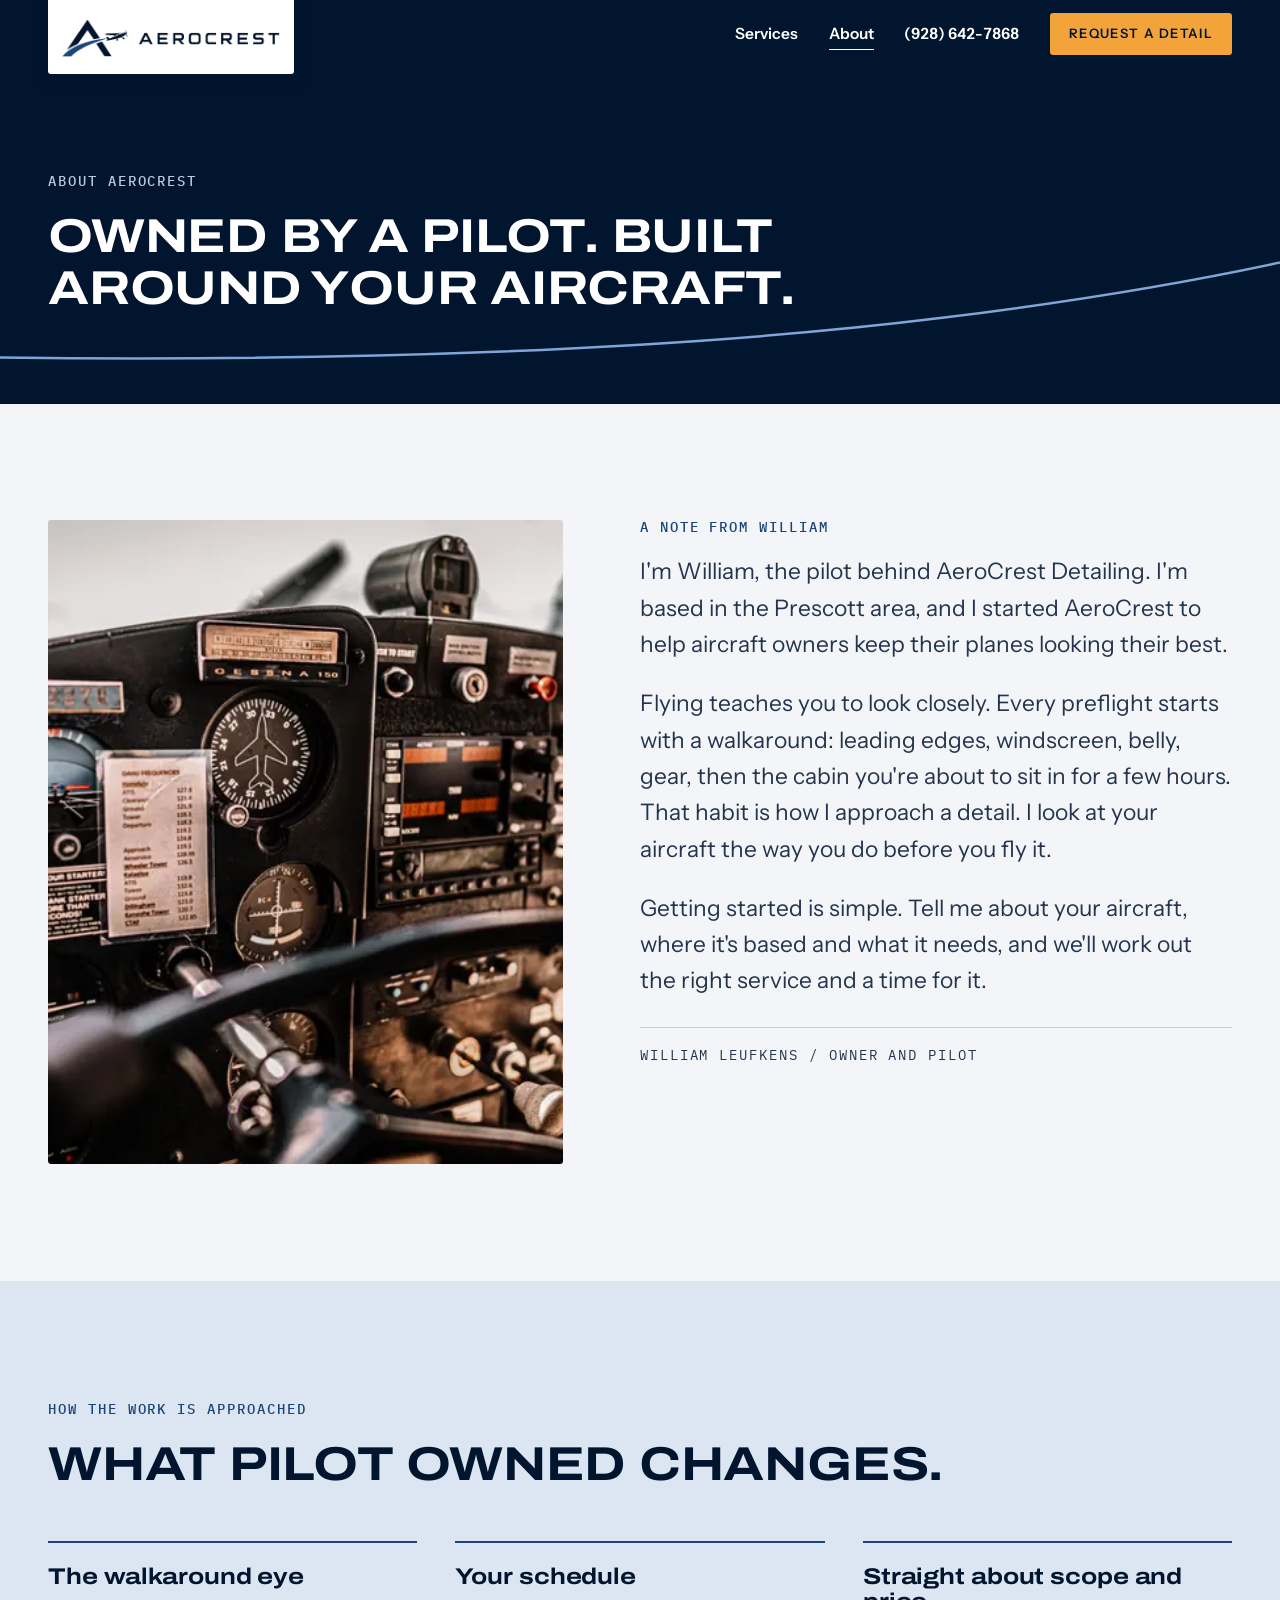
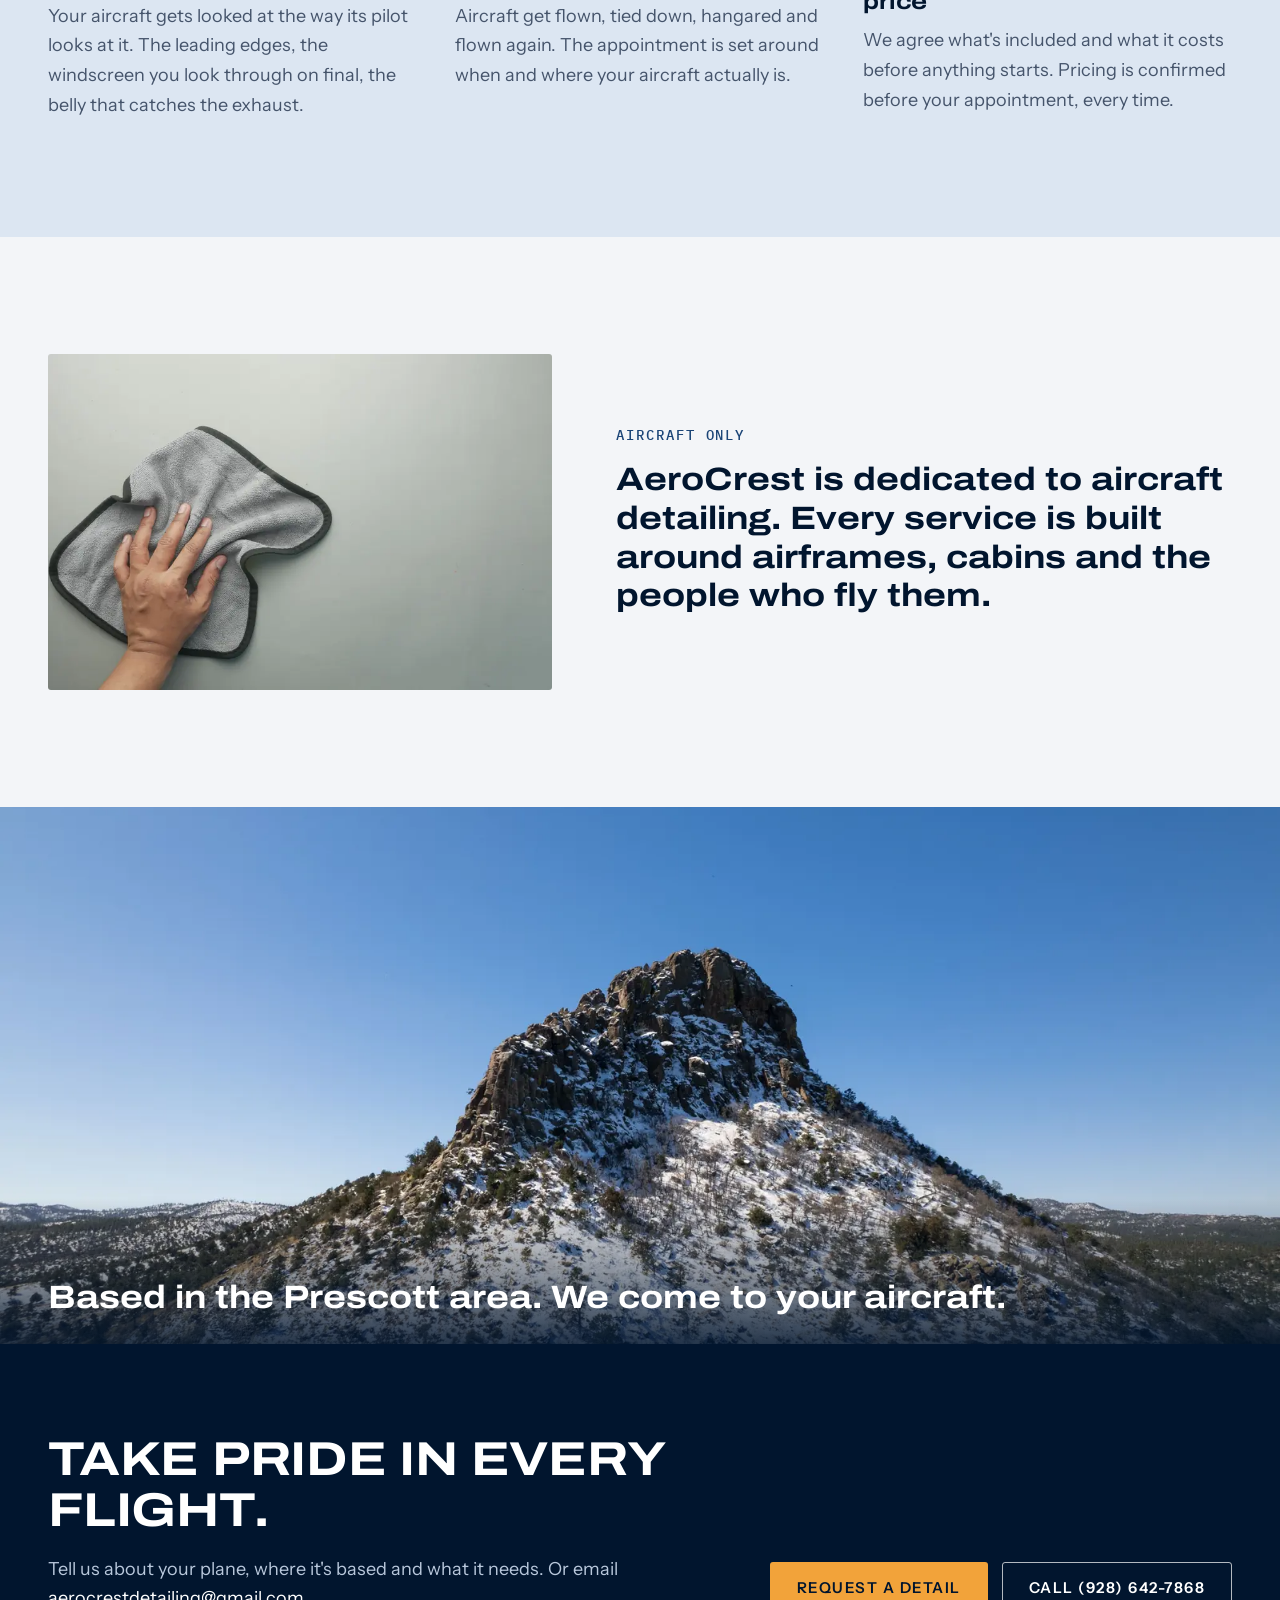
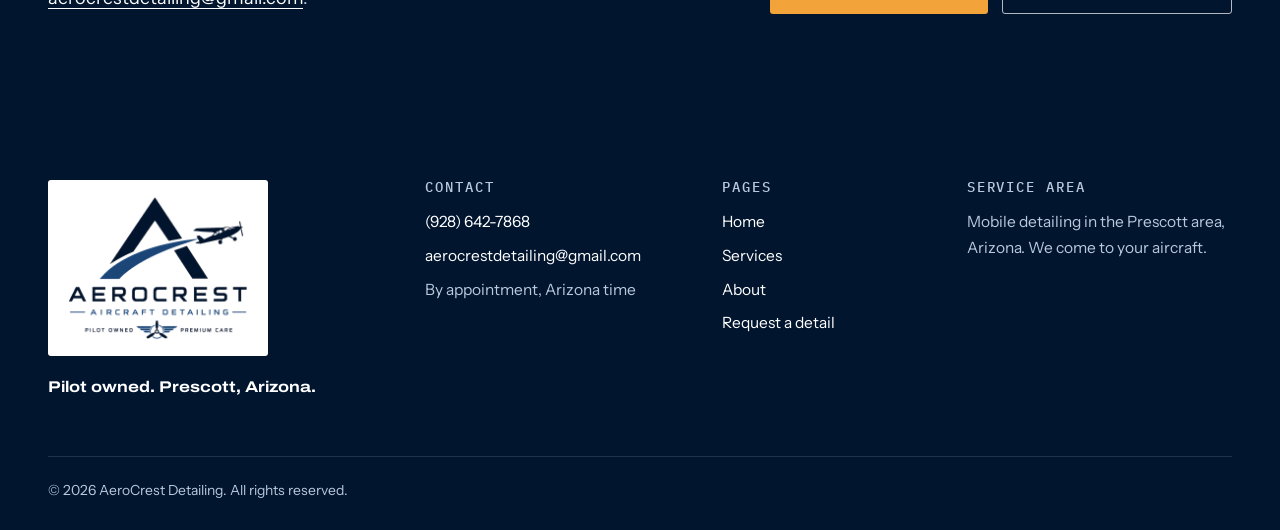
==== about.html @ 9eef2100 "Build home, services, about and request pages with shared CSS and JS Co-Authored-By: Claude Opus 5.5" ====
<!DOCTYPE html>
<html lang="en-US">
<head>
  <meta charset="utf-8">
  <meta name="viewport" content="width=device-width, initial-scale=1">
  <title>About William Leufkens | AeroCrest Detailing, Prescott</title>
  <meta name="description" content="AeroCrest Detailing is owned by William Leufkens, a pilot in the Prescott area, Arizona. Mobile aircraft detailing done with a pilot's eye.">
  <meta name="theme-color" content="#01152E">
  <meta property="og:type" content="website">
  <meta property="og:site_name" content="AeroCrest Detailing">
  <meta property="og:title" content="About | AeroCrest Detailing">
  <meta property="og:description" content="Owned by a pilot. Built around your aircraft.">
  <meta property="og:image" content="images/og-aerocrest-detailing.jpg">
  <meta property="og:image:width" content="1200">
  <meta property="og:image:height" content="630">
  <meta property="og:image:alt" content="A polished high-wing single-engine aircraft parked on a ramp at dusk.">
  <meta name="twitter:card" content="summary_large_image">
  <meta name="twitter:title" content="About | AeroCrest Detailing">
  <meta name="twitter:description" content="Owned by a pilot. Built around your aircraft.">
  <meta name="twitter:image" content="images/og-aerocrest-detailing.jpg">
  <link rel="icon" href="images/favicon.ico" sizes="48x48">
  <link rel="icon" href="images/favicon-32.png" type="image/png" sizes="32x32">
  <link rel="apple-touch-icon" href="images/apple-touch-icon.png">
  <link rel="preconnect" href="https://fonts.googleapis.com">
  <link rel="preconnect" href="https://fonts.gstatic.com" crossorigin>
  <link rel="stylesheet" href="https://fonts.googleapis.com/css2?family=Archivo:wdth,wght@100..125,600..800&amp;family=IBM+Plex+Mono:wght@500&amp;family=Instrument+Sans:wght@400;600&amp;display=swap" media="print" data-fonts>
  <noscript><link rel="stylesheet" href="https://fonts.googleapis.com/css2?family=Archivo:wdth,wght@100..125,600..800&amp;family=IBM+Plex+Mono:wght@500&amp;family=Instrument+Sans:wght@400;600&amp;display=swap"></noscript>
  <link rel="stylesheet" href="styles.css">
  <script src="main.js" defer></script>
</head>
<body>
  <a class="skip-link" href="#main">Skip to content</a>

  <header class="site-header" data-header>
    <div class="site-header__inner">
      <a class="brand" href="index.html" aria-label="AeroCrest Detailing, home">
        <picture>
          <source type="image/webp" srcset="images/aerocrest-mark.webp">
          <img class="brand__mark" src="images/aerocrest-mark.png" width="277" height="160" alt="">
        </picture>
        <picture>
          <source type="image/webp" srcset="images/aerocrest-wordmark.webp">
          <img class="brand__word" src="images/aerocrest-wordmark.png" width="656" height="60" alt="">
        </picture>
      </a>
      <a class="header-call" href="tel:+19286427868" aria-label="Call AeroCrest Detailing at (928) 642-7868">
        <svg viewBox="0 0 24 24" width="20" height="20" aria-hidden="true" focusable="false"><path d="M6.6 2.8 9.4 2.4l1.8 4.6-2.3 1.6a12.3 12.3 0 0 0 6.5 6.5l1.6-2.3 4.6 1.8-.4 2.8c-.2 1.2-1.2 2-2.4 2C10.2 19.4 4.6 13.8 4.6 5.2c0-1.2.8-2.2 2-2.4Z" fill="currentColor"/></svg>
      </a>
      <button class="nav-toggle" type="button" aria-expanded="false" aria-controls="site-nav" data-nav-toggle>
        <span class="nav-toggle__bars" aria-hidden="true"></span>
        <span class="visually-hidden">Menu</span>
      </button>
      <nav class="site-nav" id="site-nav" aria-label="Main" data-nav>
        <ul class="site-nav__list">
          <li><a href="services.html">Services</a></li>
          <li><a href="about.html" aria-current="page">About</a></li>
          <li><a class="site-nav__phone" href="tel:+19286427868">(928) 642-7868</a></li>
          <li><a class="btn btn--primary btn--small" href="request.html">Request a detail</a></li>
        </ul>
      </nav>
    </div>
  </header>

  <main id="main" tabindex="-1">
    <section class="page-header" aria-labelledby="page-title">
      <div class="container">
        <p class="eyebrow eyebrow--light">About AeroCrest</p>
        <h1 class="page-header__title" id="page-title">Owned by a pilot. Built around your aircraft.</h1>
      </div>
      <svg class="page-sweep" viewBox="0 0 1440 140" preserveAspectRatio="none" aria-hidden="true" focusable="false">
        <path pathLength="1" d="M-20,128 C380,134 760,120 1060,80 C1240,56 1360,32 1460,8"/>
      </svg>
    </section>

    <section class="section section--aluminum" aria-labelledby="note-title">
      <div class="container note__grid">
        <!-- PORTRAIT SLOT: replace this aircraft photo with a portrait of William once he supplies one (same filename approach, see images/README.md). -->
        <picture class="note__media reveal">
          <source type="image/webp" srcset="images/cockpit-instrument-panel-single-engine-800.webp 800w, images/cockpit-instrument-panel-single-engine-1600.webp 1600w" sizes="(min-width: 900px) 45vw, 100vw">
          <img src="images/cockpit-instrument-panel-single-engine.jpg" width="1600" height="980" alt="The instrument panel and control yokes of a single-engine light aircraft, seen from the left seat." decoding="async">
        </picture>
        <div class="note__copy reveal">
          <h2 class="eyebrow" id="note-title">A note from William</h2>
          <p>I'm William, the pilot behind AeroCrest Detailing. I'm based in the Prescott area, and I started AeroCrest to help aircraft owners keep their planes looking their best.</p>
          <p>Flying teaches you to look closely. Every preflight starts with a walkaround: leading edges, windscreen, belly, gear, then the cabin you're about to sit in for a few hours. That habit is how I approach a detail. I look at your aircraft the way you do before you fly it.</p>
          <p>Getting started is simple. Tell me about your aircraft, where it's based and what it needs, and we'll work out the right service and a time for it.</p>
          <p class="note__sign">William Leufkens / Owner and pilot</p>
        </div>
      </div>
    </section>

    <section class="section section--haze" aria-labelledby="changes-title">
      <div class="container">
        <div class="section-head reveal">
          <p class="eyebrow">How the work is approached</p>
          <h2 class="section-title" id="changes-title">What pilot owned changes.</h2>
        </div>
        <ul class="points">
          <li class="points__item reveal">
            <h3>The walkaround eye</h3>
            <p>Your aircraft gets looked at the way its pilot looks at it. The leading edges, the windscreen you look through on final, the belly that catches the exhaust.</p>
          </li>
          <li class="points__item reveal">
            <h3>Your schedule</h3>
            <p>Aircraft get flown, tied down, hangared and flown again. The appointment is set around when and where your aircraft actually is.</p>
          </li>
          <li class="points__item reveal">
            <h3>Straight about scope and price</h3>
            <p>We agree what's included and what it costs before anything starts. Pricing is confirmed before your appointment, every time.</p>
          </li>
        </ul>
      </div>
    </section>

    <section class="section section--aluminum" aria-labelledby="aircraft-only-title">
      <div class="container statement">
        <picture class="statement__media reveal">
          <source type="image/webp" srcset="images/hand-microfiber-wipe-800.webp 800w, images/hand-microfiber-wipe-1600.webp 1600w" sizes="(min-width: 900px) 45vw, 100vw">
          <img src="images/hand-microfiber-wipe.jpg" width="1600" height="1068" alt="A hand wiping a smooth, pale surface with a folded grey microfiber cloth." loading="lazy" decoding="async">
        </picture>
        <div class="reveal">
          <h2 class="eyebrow" id="aircraft-only-title">Aircraft only</h2>
          <!-- TO CONFIRM: aircraft-only -->
          <p class="statement__line">AeroCrest is dedicated to aircraft detailing. Every service is built around airframes, cabins and the people who fly them.</p>
        </div>
      </div>
    </section>

    <figure class="wide-photo">
      <picture>
        <source type="image/webp" srcset="images/prescott-thumb-butte-winter-sky-800.webp 800w, images/prescott-thumb-butte-winter-sky-1600.webp 1600w" sizes="100vw">
        <img src="images/prescott-thumb-butte-winter-sky.jpg" width="1600" height="1066" alt="Thumb Butte near Prescott, Arizona, dusted with snow under a clear, deep blue sky." loading="lazy" decoding="async">
      </picture>
      <figcaption><span class="container">Based in the Prescott area. We come to your aircraft.</span></figcaption>
    </figure>

    <section class="band" aria-labelledby="about-cta-title">
      <div class="container band__inner">
        <div class="reveal">
          <h2 class="band__title" id="about-cta-title">Take pride in every flight.</h2>
          <p>Tell us about your plane, where it's based and what it needs. Or email <a href="mailto:aerocrestdetailing@gmail.com">aerocrestdetailing@gmail.com</a>.</p>
        </div>
        <div class="button-row reveal">
          <a class="btn btn--primary" href="request.html">Request a detail</a>
          <a class="btn btn--ghost-light" href="tel:+19286427868">Call (928) 642-7868</a>
        </div>
      </div>
    </section>
  </main>

  <footer class="site-footer">
    <div class="container site-footer__grid">
      <div class="site-footer__brand">
        <div class="logo-plate">
          <picture>
            <source type="image/webp" srcset="images/aerocrest-logo-lockup.webp">
            <img src="images/aerocrest-logo-lockup.png" width="748" height="600" alt="AeroCrest Aircraft Detailing. Pilot owned, premium care." loading="lazy" decoding="async">
          </picture>
        </div>
        <p class="site-footer__tag">Pilot owned. Prescott, Arizona.</p>
      </div>
      <div class="site-footer__col">
        <h2 class="site-footer__head">Contact</h2>
        <ul class="site-footer__list">
          <li><a href="tel:+19286427868">(928) 642-7868</a></li>
          <li><a href="mailto:aerocrestdetailing@gmail.com">aerocrestdetailing@gmail.com</a></li>
          <li>By appointment, Arizona time</li>
        </ul>
      </div>
      <div class="site-footer__col">
        <h2 class="site-footer__head">Pages</h2>
        <ul class="site-footer__list">
          <li><a href="index.html">Home</a></li>
          <li><a href="services.html">Services</a></li>
          <li><a href="about.html" aria-current="page">About</a></li>
          <li><a href="request.html">Request a detail</a></li>
        </ul>
      </div>
      <div class="site-footer__col">
        <h2 class="site-footer__head">Service area</h2>
        <p>Mobile detailing in the Prescott area, Arizona. We come to your aircraft.</p>
      </div>
    </div>
    <div class="container site-footer__base">
      <p>&copy; 2026 AeroCrest Detailing. All rights reserved.</p>
    </div>
  </footer>
</body>
</html>
---- styles.css ----
/* AeroCrest Detailing. One stylesheet for every page. */

/* ---------- Tokens ---------- */
:root {
  /* Palette, sampled from the pixels of images/aerocrest-logo.png */
  --ramp-navy: #01152E;    /* The "A" and wordmark navy. Primary dark surface and headline color. */
  --swoosh-blue: #1B4577;  /* The logo swoosh and AIRCRAFT DETAILING line. Links, rules, the flight path. */
  --sky-haze: #DCE6F2;     /* Pale high-desert haze. Alternate section background so the page breathes. */
  --aluminum: #F3F5F8;     /* Cool near-white, like bare skin on a polished airframe. Main background. */
  --cloud-line: #C5CFDC;   /* Quiet borders and dividers. */
  --beacon-amber: #F2A33A; /* Sunrise on the ramp and the beacon light. Primary CTAs and focus only. */

  /* Supporting tints of the palette above (text and line work only) */
  --ink: var(--ramp-navy);
  --ink-muted: #45546B;    /* Navy softened for secondary text. 7.0:1 on aluminum, 6.1:1 on sky haze. */
  --on-dark: #FFFFFF;
  --on-dark-muted: #B9C8DC;/* Sky haze dimmed for secondary text on navy. 10.8:1. */
  --swoosh-lift: #7FA6D9;  /* Swoosh blue lifted so the flight path still reads over navy. */
  --plate: #FFFFFF;        /* The logo is supplied on white, so it sits on a white plate. */

  /* Type */
  --font-display: "Archivo", "Arial Narrow", "Helvetica Neue", Arial, sans-serif;
  --font-body: "Instrument Sans", "Segoe UI", "Helvetica Neue", Arial, sans-serif;
  --font-mono: "IBM Plex Mono", ui-monospace, "SFMono-Regular", Menlo, Consolas, monospace;
  --wide: 118%;

  --step--1: clamp(0.8125rem, 0.79rem + 0.1vw, 0.875rem);
  --step-0: clamp(1.0625rem, 1.03rem + 0.15vw, 1.125rem);
  --step-1: clamp(1.1875rem, 1.1rem + 0.4vw, 1.4375rem);
  --step-2: clamp(1.5rem, 1.3rem + 0.9vw, 2.125rem);
  --step-3: clamp(1.875rem, 1.45rem + 1.9vw, 3.125rem);
  --step-hero: clamp(2.375rem, 1.2rem + 4.4vw, 4.75rem);

  /* Space and layout */
  --gutter: clamp(16px, 4vw, 48px);
  --max: 1200px;
  --section-pad: clamp(72px, 6vw + 40px, 136px);
  --header-h: 68px;
  --radius: 3px;
  --ease: cubic-bezier(0.22, 0.61, 0.36, 1);
}

/* ---------- Reset and base ---------- */
*,
*::before,
*::after { box-sizing: border-box; }

html {
  -webkit-text-size-adjust: 100%;
  text-size-adjust: 100%;
}

body {
  margin: 0;
  background: var(--aluminum);
  color: var(--ink);
  font-family: var(--font-body);
  font-size: var(--step-0);
  line-height: 1.65;
  overflow-x: hidden;
}

img,
svg { display: block; max-width: 100%; }
img { height: auto; }
picture { display: block; }

h1, h2, h3 {
  margin: 0;
  font-family: var(--font-display);
  font-stretch: var(--wide);
  font-weight: 700;
  line-height: 1.08;
  letter-spacing: -0.005em;
}

p { margin: 0 0 1em; }
p:last-child { margin-bottom: 0; }

a { color: var(--swoosh-blue); text-underline-offset: 0.2em; text-decoration-thickness: 1px; }
a:hover { text-decoration-thickness: 2px; }

ul, ol { margin: 0; padding: 0; list-style: none; }

/* Focus: navy ring on light surfaces, amber ring on dark ones. Never removed. */
:focus-visible {
  outline: 3px solid var(--ramp-navy);
  outline-offset: 3px;
}
.site-header :focus-visible,
.hero :focus-visible,
.section--navy :focus-visible,
.page-header :focus-visible,
.site-footer :focus-visible,
.band :focus-visible {
  outline-color: var(--beacon-amber);
}
main:focus { outline: none; }

.visually-hidden {
  position: absolute !important;
  width: 1px;
  height: 1px;
  margin: -1px;
  padding: 0;
  overflow: hidden;
  clip: rect(0 0 0 0);
  white-space: nowrap;
  border: 0;
}

.skip-link {
  position: absolute;
  top: 8px;
  left: 8px;
  z-index: 100;
  padding: 10px 16px;
  background: var(--plate);
  color: var(--ramp-navy);
  font-weight: 600;
  transform: translateY(-160%);
}
.skip-link:focus { transform: none; }

.container {
  width: 100%;
  max-width: calc(var(--max) + var(--gutter) * 2);
  margin-inline: auto;
  padding-inline: var(--gutter);
}

/* ---------- Small parts ---------- */
.eyebrow {
  margin: 0 0 18px;
  font-family: var(--font-mono);
  font-size: var(--step--1);
  font-weight: 500;
  letter-spacing: 0.14em;
  text-transform: uppercase;
  color: var(--swoosh-blue);
}
.eyebrow--light { color: var(--on-dark-muted); }

/* Placard: a small data plate, used sparingly. */
.placard {
  display: flex;
  flex-wrap: wrap;
  gap: 8px 28px;
  justify-content: space-between;
  margin: 0;
  padding-top: 12px;
  border-top: 1px solid var(--cloud-line);
  font-family: var(--font-mono);
  font-size: var(--step--1);
  letter-spacing: 0.14em;
  text-transform: uppercase;
  color: var(--ink-muted);
}
.placard--light {
  border-top-color: rgba(220, 230, 242, 0.35);
  color: var(--on-dark-muted);
}

.section-title { font-size: var(--step-3); text-transform: uppercase; }
.section-head { max-width: 920px;margin-bottom: clamp(36px, 4vw, 56px); }
.section-lede { max-width: 40em; margin-top: 18px; font-size: var(--step-1); line-height: 1.5; color: var(--ink-muted); }

.text-link {
  display: inline-flex;
  align-items: center;
  gap: 10px;
  font-weight: 600;
  text-decoration: none;
  color: var(--swoosh-blue);
  border-bottom: 1px solid currentColor;
  padding-bottom: 2px;
  line-height: 1.4;
}
.text-link::after {
  content: "";
  width: 18px;
  height: 1px;
  background: currentColor;
  transition: width 0.25s var(--ease);
}
.text-link:hover::after { width: 28px; }
.text-link:hover { border-bottom-width: 2px; padding-bottom: 1px; }

.fine-print { font-size: var(--step--1); color: var(--ink-muted); }

/* ---------- Buttons ---------- */
.btn {
  display: inline-flex;
  align-items: center;
  justify-content: center;
  min-height: 52px;
  padding: 14px 26px;
  border: 1.5px solid transparent;
  border-radius: var(--radius);
  font-family: var(--font-body);
  font-size: 0.9375rem;
  font-weight: 600;
  letter-spacing: 0.1em;
  text-transform: uppercase;
  text-decoration: none;
  line-height: 1.2;
  cursor: pointer;
  transition: background-color 0.2s var(--ease), color 0.2s var(--ease), border-color 0.2s var(--ease), transform 0.2s var(--ease);
}
.btn:hover { transform: translateY(-1px); }
.btn--primary { background: var(--beacon-amber); color: var(--ramp-navy); }
.btn--primary:hover { background: #F6B65E; }
.btn--ghost { border-color: var(--ramp-navy); color: var(--ramp-navy); background: transparent; }
.btn--ghost:hover { background: var(--ramp-navy); color: var(--on-dark); }
.btn--ghost-light { border-color: rgba(255, 255, 255, 0.7); color: var(--on-dark); background: transparent; }
.btn--ghost-light:hover { background: var(--on-dark); color: var(--ramp-navy); border-color: var(--on-dark); }
.btn--small { min-height: 42px; padding: 10px 18px; font-size: 0.8125rem; }

.button-row { display: flex; flex-wrap: wrap; gap: 14px; }
.button-row--center { justify-content: center; }

/* ---------- Header ---------- */
.site-header {
  position: fixed;
  inset: 0 0 auto 0;
  z-index: 50;
  height: var(--header-h);
  color: var(--on-dark);
  transition: background-color 0.3s var(--ease), box-shadow 0.3s var(--ease);
}
.site-header.is-scrolled,
.site-header.is-open {
  background: rgba(1, 21, 46, 0.96);
  box-shadow: 0 1px 0 rgba(220, 230, 242, 0.12);
}
.site-header__inner {
  display: flex;
  align-items: flex-start;
  gap: 12px;
  height: 100%;
  max-width: calc(var(--max) + var(--gutter) * 2);
  margin-inline: auto;
  padding-inline: var(--gutter);
}

/* The logo is supplied on white, so it hangs from the top edge on its own white plate. */
.brand {
  display: flex;
  align-items: center;
  gap: 10px;
  height: calc(var(--header-h) + 6px);
  padding: 10px 14px 8px;
  background: var(--plate);
  border-radius: 0 0 var(--radius) var(--radius);
  box-shadow: 0 6px 18px rgba(1, 21, 46, 0.18);
}
.brand__mark { width: auto; height: 38px; }
.brand__word { width: auto; height: 13px; }

.site-nav { margin-left: auto; align-self: center; }
.site-nav__list { display: flex; align-items: center; gap: clamp(18px, 2.4vw, 34px); }
.site-nav a:not(.btn) {
  color: var(--on-dark);
  text-decoration: none;
  font-weight: 600;
  font-size: 0.96875rem;
  padding: 6px 0;
  border-bottom: 1px solid transparent;
}
.site-nav a:not(.btn):hover,
.site-nav a[aria-current="page"] { border-bottom-color: currentColor; }
.site-nav__phone { font-variant-numeric: tabular-nums; }

.header-call,
.nav-toggle { display: none; }

@media (max-width: 899px) {
  :root { --header-h: 60px; }
  .brand { padding: 8px 12px 7px; gap: 8px; }
  .brand__mark { height: 32px; }
  .brand__word { height: 11px; }

  .header-call,
  .nav-toggle {
    display: inline-flex;
    align-items: center;
    justify-content: center;
    width: 44px;
    height: 44px;
    align-self: center;
    border: 1.5px solid rgba(255, 255, 255, 0.55);
    border-radius: var(--radius);
    background: rgba(1, 21, 46, 0.35);
    color: var(--on-dark);
  }
  .header-call { margin-left: auto; }
  .nav-toggle { cursor: pointer; padding: 0; }
  .nav-toggle__bars,
  .nav-toggle__bars::before,
  .nav-toggle__bars::after {
    display: block;
    width: 20px;
    height: 2px;
    background: currentColor;
    transition: transform 0.25s var(--ease), opacity 0.2s var(--ease);
  }
  .nav-toggle__bars { position: relative; }
  .nav-toggle__bars::before,
  .nav-toggle__bars::after { content: ""; position: absolute; left: 0; }
  .nav-toggle__bars::before { top: -6px; }
  .nav-toggle__bars::after { top: 6px; }
  .nav-toggle[aria-expanded="true"] .nav-toggle__bars { background: transparent; }
  .nav-toggle[aria-expanded="true"] .nav-toggle__bars::before { transform: translateY(6px) rotate(45deg); }
  .nav-toggle[aria-expanded="true"] .nav-toggle__bars::after { transform: translateY(-6px) rotate(-45deg); }

  /* Without JavaScript the links simply sit in the header. */
  html:not(.js) .nav-toggle { display: none; }
  html:not(.js) .site-header { position: absolute; height: auto; }
  html:not(.js) .site-header__inner { flex-wrap: wrap; }
  html:not(.js) .site-nav { width: 100%; padding: 12px 0 16px; }
  html:not(.js) .site-nav__list { flex-wrap: wrap; gap: 12px 20px; }

  .js .site-nav {
    position: absolute;
    top: 100%;
    left: 0;
    right: 0;
    display: none;
    padding: 28px var(--gutter) 32px;
    background: var(--ramp-navy);
    border-top: 1px solid rgba(220, 230, 242, 0.12);
  }
  .js .site-nav.is-open { display: block; }
  .js .site-nav__list { flex-direction: column; align-items: stretch; gap: 4px; }
  .js .site-nav a:not(.btn) {
    display: block;
    padding: 12px 0;
    font-family: var(--font-display);
    font-stretch: var(--wide);
    font-size: 1.25rem;
    border-bottom: 1px solid rgba(220, 230, 242, 0.14);
  }
  .js .site-nav .btn { margin-top: 18px; width: 100%; min-height: 52px; }
}

/* ---------- Flight path (home) ---------- */
main { position: relative; display: block; }
.flight-path {
  display: none;
  position: absolute;
  top: 0;
  left: 0;
  z-index: 3;
  width: 100%;
  overflow: visible;
  pointer-events: none;
}
.js .flight-path { display: block; }
.flight-path__line {
  fill: none;
  stroke-width: 2.5;
  stroke-linecap: round;
  stroke-linejoin: round;
}
.flight-path__runway {
  fill: none;
  stroke: var(--swoosh-blue);
  stroke-width: 2.5;
  stroke-dasharray: 14 12;
  opacity: 0;
  transition: opacity 0.6s var(--ease);
}
.flight-path__touchdown {
  fill: var(--aluminum);
  stroke: var(--swoosh-blue);
  stroke-width: 2.5;
  opacity: 0;
  transition: opacity 0.4s var(--ease);
}
.flight-path.is-landed .flight-path__runway,
.flight-path.is-landed .flight-path__touchdown { opacity: 1; }
.flight-start { display: block; height: clamp(30px, 3.4vw, 48px); }
.flight-land { display: block; height: 72px; }

/* ---------- Hero ---------- */
.hero {
  position: relative;
  display: flex;
  flex-direction: column;
  justify-content: flex-end;
  min-height: 100vh;
  min-height: 100svh;
  padding-top: calc(var(--header-h) + 48px);
  background: var(--ramp-navy);
  color: var(--on-dark);
  overflow: hidden;
  isolation: isolate;
}
.hero__media {
  position: absolute;
  inset: 0;
  z-index: -1;
}
.hero__media img {
  width: 100%;
  height: 100%;
  object-fit: cover;
  object-position: 42% 45%;
}
.hero__media::after {
  content: "";
  position: absolute;
  inset: 0;
  background:
    linear-gradient(to top, rgba(1, 21, 46, 0.94) 0%, rgba(1, 21, 46, 0.72) 30%, rgba(1, 21, 46, 0) 58%),
    linear-gradient(to bottom, rgba(1, 21, 46, 0.55) 0%, rgba(1, 21, 46, 0) 22%);
}
.hero__content { position: relative; padding-bottom: 28px; }
.hero__title {
  font-size: var(--step-hero);
  font-weight: 800;
  text-transform: uppercase;
  line-height: 1;
  letter-spacing: -0.01em;
}
.hero__lede {
  max-width: 34em;
  margin-bottom: 30px;
  font-size: var(--step-1);
  line-height: 1.5;
  color: #E7EDF5;
}
.hero__placard { padding-bottom: 26px; }

@media (max-width: 699px) {
  .hero { justify-content: flex-start; padding-top: 0; }
  .hero__media { position: relative; inset: auto; height: 58svh; min-height: 320px; z-index: 0; }
  .hero__media img { object-position: 32% 50%; }
  .hero__media::after {
    background:
      linear-gradient(to top, var(--ramp-navy) 0%, rgba(1, 21, 46, 0.5) 30%, rgba(1, 21, 46, 0) 55%),
      linear-gradient(to bottom, rgba(1, 21, 46, 0.6) 0%, rgba(1, 21, 46, 0) 30%);
  }
  .hero__content { margin-top: -84px; padding-bottom: 24px; }
  .hero .button-row .btn { flex: 1 1 100%; }
}

/* ---------- Proof strip ---------- */
.proof {
  background: var(--ramp-navy);
  color: var(--on-dark);
  padding-block: 8px 56px;
}
.proof__list {
  display: grid;
  grid-template-columns: repeat(4, minmax(0, 1fr));
  gap: 0 32px;
}
.proof__item {
  padding-top: 20px;
  border-top: 2px solid var(--swoosh-lift);
}
.proof__item strong {
  display: block;
  margin-bottom: 6px;
  font-family: var(--font-display);
  font-stretch: var(--wide);
  font-size: 1.0625rem;
  font-weight: 700;
  line-height: 1.25;
}
.proof__item span { display: block; color: var(--on-dark-muted); font-size: 0.96875rem; line-height: 1.5; }
@media (max-width: 899px) {
  .proof__list { grid-template-columns: repeat(2, minmax(0, 1fr)); gap: 28px 24px; }
}
@media (max-width: 479px) {
  .proof__list { grid-template-columns: 1fr; gap: 22px; }
}

/* ---------- Sections ---------- */
.section { padding-block: var(--section-pad); position: relative; }
.section--aluminum { background: var(--aluminum); }
.section--haze { background: var(--sky-haze); }
.section--navy { background: var(--ramp-navy); color: var(--on-dark); }
.section--navy .section-lede,
.section--navy p { color: var(--on-dark-muted); }
.section--navy .section-title,
.section--navy h3 { color: var(--on-dark); }

/* ---------- Aircraft class picker ---------- */
.class-picker {
  margin: 0 0 clamp(32px, 4vw, 48px);
  padding: 0;
  border: 0;
  min-width: 0;
}
.class-picker__legend {
  float: left;
  width: 100%;
  margin-bottom: 12px;
  padding: 0;
  font-family: var(--font-mono);
  font-size: var(--step--1);
  letter-spacing: 0.14em;
  text-transform: uppercase;
  color: var(--ink-muted);
}
.class-picker__options {
  clear: both;
  display: inline-grid;
  grid-template-columns: repeat(4, auto);
  padding: 4px;
  background: var(--plate);
  border: 1px solid var(--cloud-line);
  border-radius: calc(var(--radius) + 2px);
}
.class-picker label {
  display: flex;
  align-items: center;
  justify-content: center;
  min-height: 48px;
  padding: 10px 22px;
  border-radius: var(--radius);
  font-weight: 600;
  font-size: 0.96875rem;
  line-height: 1.2;
  text-align: center;
  color: var(--ink-muted);
  cursor: pointer;
  transition: background-color 0.2s var(--ease), color 0.2s var(--ease);
}
.class-picker label:hover { color: var(--ramp-navy); background: var(--aluminum); }
.class-picker input:checked + label { background: var(--ramp-navy); color: var(--on-dark); }
.class-picker input:focus-visible + label { outline: 3px solid var(--ramp-navy); outline-offset: 2px; }
@media (max-width: 699px) {
  .class-picker__options { display: grid; grid-template-columns: 1fr 1fr; width: 100%; gap: 4px; }
  .class-picker label { padding-inline: 8px; }
}

/* ---------- Service cards (home) ---------- */
.service-grid {
  display: grid;
  grid-template-columns: repeat(6, minmax(0, 1fr));
  gap: clamp(16px, 2vw, 28px);
}
.service-card {
  grid-column: span 2;
  display: flex;
  flex-direction: column;
  background: var(--plate);
  border: 1px solid var(--cloud-line);
  border-radius: var(--radius);
  overflow: hidden;
  transition: transform 0.3s var(--ease), box-shadow 0.3s var(--ease), border-color 0.3s var(--ease);
}
.service-card:hover {
  transform: translateY(-3px);
  border-color: #AEBBCC;
  box-shadow: 0 18px 40px -24px rgba(1, 21, 46, 0.45);
}
.service-card--wide { grid-column: span 3; flex-direction: row; }
.service-card__media { aspect-ratio: 4 / 3; overflow: hidden; background: var(--sky-haze); }
.service-card__media img { width: 100%; height: 100%; object-fit: cover; }
.service-card--wide .service-card__media { flex: 0 0 46%; aspect-ratio: auto; }
.service-card__body {
  display: flex;
  flex: 1;
  flex-direction: column;
  align-items: flex-start;
  padding: clamp(22px, 2vw, 30px);
}
.service-card__body > p { color: var(--ink-muted); }
.service-card__body .text-link { margin-top: auto; }
.service-card__title { margin-bottom: 10px; font-size: var(--step-1); }

.price-table {
  width: 100%;
  margin: 6px 0 24px;
  border-top: 1px solid var(--cloud-line);
}
.price-table div {
  display: flex;
  justify-content: space-between;
  gap: 12px;
  padding: 7px 0;
  border-bottom: 1px solid var(--cloud-line);
  font-size: 0.9375rem;
}
.price-table dt { color: var(--ink-muted); }
.price-table dd { margin: 0; font-weight: 600; font-variant-numeric: tabular-nums; }

/* With JavaScript, the home cards show one live price for the chosen class. */
.price-live { margin: 6px 0 24px; }
.price-live__amount {
  display: block;
  font-family: var(--font-display);
  font-stretch: var(--wide);
  font-weight: 700;
  font-size: var(--step-2);
  line-height: 1.1;
  font-variant-numeric: tabular-nums;
}
.price-live__label {
  display: block;
  margin-top: 6px;
  font-family: var(--font-mono);
  font-size: var(--step--1);
  letter-spacing: 0.12em;
  text-transform: uppercase;
  color: var(--ink-muted);
}
.is-live-priced .price-table { display: none; }

.quote-tag {
  margin: 6px 0 24px;
  font-family: var(--font-display);
  font-stretch: var(--wide);
  font-weight: 700;
  font-size: var(--step-1);
  line-height: 1.1;
  white-space: nowrap;
}

.services-foot {
  display: flex;
  flex-wrap: wrap;
  align-items: center;
  justify-content: space-between;
  gap: 16px 32px;
  margin-top: 36px;
}

@media (max-width: 1023px) {
  .service-grid { grid-template-columns: repeat(2, minmax(0, 1fr)); }
  .service-card,
  .service-card--wide { grid-column: span 1; flex-direction: column; }
  .service-card--wide .service-card__media { flex: none; aspect-ratio: 4 / 3; }
}
@media (min-width: 700px) and (max-width: 1023px) {
  .service-card:last-child { grid-column: 1 / -1; flex-direction: row; }
  .service-card:last-child .service-card__media { flex: 0 0 50%; aspect-ratio: auto; }
}
@media (max-width: 699px) {
  .service-grid { grid-template-columns: 1fr; }
}

/* ---------- Pilot's eye ---------- */
.pilot-eye { padding-block: 0; overflow: hidden; }
.pilot-eye__grid {
  display: grid;
  grid-template-columns: minmax(0, 1fr) minmax(0, 1fr);
  align-items: stretch;
}
.pilot-eye__media { min-height: 100%; }
.pilot-eye__media img { width: 100%; height: 100%; object-fit: cover; min-height: 520px; }
.pilot-eye__copy {
  align-self: center;
  max-width: 600px;
  padding: var(--section-pad) var(--gutter) var(--section-pad) clamp(32px, 6vw, 96px);
}
.pilot-eye__copy .section-title { margin-bottom: 24px; }
.pilot-eye__copy > p { color: #24344C; }

.checklist {
  margin: 30px 0 32px;
  padding: 18px 20px 8px;
  background: var(--aluminum);
  border: 1px solid var(--cloud-line);
  border-radius: var(--radius);
  font-family: var(--font-mono);
  font-size: var(--step--1);
  letter-spacing: 0.14em;
  text-transform: uppercase;
}
.checklist__head {
  display: flex;
  justify-content: space-between;
  margin: 0;
  padding-bottom: 12px;
  border-bottom: 2px solid var(--swoosh-blue);
  color: var(--swoosh-blue);
}
.checklist ul { display: grid; grid-template-columns: 1fr 1fr; gap: 0 24px; }
.checklist li { padding: 10px 0; border-bottom: 1px solid var(--cloud-line); color: var(--ink); }
.checklist li:last-child { border-bottom: 0; }

@media (max-width: 899px) {
  .pilot-eye__grid { grid-template-columns: 1fr; }
  .pilot-eye__media img { min-height: 0; aspect-ratio: 4 / 3; }
  .pilot-eye__copy { max-width: none; padding: 56px var(--gutter) var(--section-pad); }
}

/* ---------- Steps (a real sequence, so numbered) ---------- */
/* The one shallow angle on the site: a leading edge across the top of the navy band. */
.steps-section {
  clip-path: polygon(0 clamp(24px, 4vw, 64px), 100% 0, 100% 100%, 0 100%);
  margin-top: calc(clamp(24px, 4vw, 64px) * -1);
  padding-top: calc(var(--section-pad) + clamp(24px, 4vw, 64px));
}
.steps {
  display: grid;
  grid-template-columns: repeat(3, minmax(0, 1fr));
  gap: clamp(24px, 3vw, 48px);
  counter-reset: none;
}
.steps__item { padding-top: 24px; border-top: 1px solid rgba(220, 230, 242, 0.25); }
.steps__num {
  display: block;
  margin-bottom: 22px;
  font-family: var(--font-display);
  font-stretch: 125%;
  font-weight: 800;
  font-size: clamp(2.5rem, 2rem + 2vw, 3.75rem);
  line-height: 1;
  color: var(--swoosh-lift);
}
.steps__item h3 { margin-bottom: 10px; font-size: var(--step-1); }
.steps-note {
  margin-top: 48px;
  font-family: var(--font-mono);
  font-size: var(--step--1);
  letter-spacing: 0.12em;
  text-transform: uppercase;
}
@media (max-width: 799px) {
  .steps { grid-template-columns: 1fr; }
}

/* ---------- Closing CTA, where the flight path lands ---------- */
.cta-landing { text-align: center; padding-top: clamp(56px, 6vw, 96px); }
.cta-landing__inner { max-width: 880px; }
.cta-landing__title { font-size: var(--step-3); }
.cta-landing__lede { margin: 20px auto 32px; max-width: 34em; font-size: var(--step-1); color: var(--ink-muted); }
.cta-landing__email { margin-top: 24px; color: var(--ink-muted); }
@media (max-width: 479px) {
  .cta-landing .button-row .btn { flex: 1 1 100%; }
}

/* ---------- Footer ---------- */
.site-footer {
  background: var(--ramp-navy);
  color: var(--on-dark-muted);
  padding-top: clamp(56px, 6vw, 88px);
  font-size: 0.96875rem;
}
.site-footer a { color: var(--on-dark); }
.site-footer__grid {
  display: grid;
  grid-template-columns: 1.3fr 1fr 0.8fr 1fr;
  gap: 40px 32px;
}
.logo-plate {
  width: 220px;
  padding: 14px 18px;
  background: var(--plate);
  border-radius: var(--radius);
}
.logo-plate img { width: 100%; }
.site-footer__tag {
  margin-top: 18px;
  font-family: var(--font-display);
  font-stretch: var(--wide);
  font-weight: 700;
  color: var(--on-dark);
}
.site-footer__head {
  margin-bottom: 14px;
  font-family: var(--font-mono);
  font-stretch: normal;
  font-size: var(--step--1);
  font-weight: 500;
  letter-spacing: 0.14em;
  text-transform: uppercase;
  color: var(--on-dark-muted);
}
.site-footer__list li { margin-bottom: 8px; }
.site-footer__list a { text-decoration: none; overflow-wrap: anywhere; }
.site-footer__list a:hover { text-decoration: underline; }
.site-footer__base {
  margin-top: 56px;
  padding-bottom: 28px;
  font-size: var(--step--1);
}
.site-footer__base p { padding-top: 22px; border-top: 1px solid rgba(220, 230, 242, 0.14); }
@media (max-width: 899px) {
  .site-footer__grid { grid-template-columns: 1fr 1fr; }
  .site-footer__brand { grid-column: 1 / -1; }
}
@media (max-width: 479px) {
  .site-footer__grid { grid-template-columns: 1fr; }
}

/* ---------- Inner page header ---------- */
.page-header {
  position: relative;
  padding: calc(var(--header-h) + clamp(64px, 8vw, 120px)) 0 clamp(64px, 7vw, 104px);
  background: var(--ramp-navy);
  color: var(--on-dark);
  overflow: hidden;
}
.page-header__title { max-width: 16em; font-size: var(--step-3); text-transform: uppercase; }
.page-header__lede { max-width: 36em; margin-top: 22px; font-size: var(--step-1); line-height: 1.5; color: var(--on-dark-muted); }
.page-sweep {
  position: absolute;
  left: 0;
  right: 0;
  bottom: clamp(18px, 3vw, 36px);
  width: 100%;
  height: clamp(70px, 9vw, 140px);
  overflow: visible;
  pointer-events: none;
}
.page-sweep path {
  fill: none;
  stroke: var(--swoosh-lift);
  stroke-width: 2.5;
  stroke-linecap: round;
  vector-effect: non-scaling-stroke;
}
.page-header .container { position: relative; z-index: 1; }

/* ---------- Services page ---------- */
.class-bar { padding-block: 40px 0; }
.class-bar .class-picker { margin-bottom: 12px; }

.service-block { padding-block: clamp(48px, 5vw, 80px); border-bottom: 1px solid var(--cloud-line); }
.service-block:last-of-type { border-bottom: 0; }
.service-block__grid {
  display: grid;
  grid-template-columns: minmax(0, 1.1fr) minmax(0, 1fr);
  gap: clamp(28px, 5vw, 80px);
  align-items: center;
}
.service-block:nth-of-type(even) .service-block__media { order: 2; }
.service-block__media { border-radius: var(--radius); overflow: hidden; aspect-ratio: 5 / 4; background: var(--sky-haze); }
.service-block__media img { width: 100%; height: 100%; object-fit: cover; }
.service-block__title { font-size: var(--step-2); text-transform: uppercase; margin-bottom: 16px; }
.service-block__copy > p { color: var(--ink-muted); max-width: 34em; }

.class-table {
  width: 100%;
  margin: 24px 0 28px;
  border-collapse: collapse;
  font-size: 0.96875rem;
}
.class-table caption { text-align: left; padding-bottom: 10px; font-family: var(--font-mono); font-size: var(--step--1); letter-spacing: 0.12em; text-transform: uppercase; color: var(--ink-muted); }
.class-table th,
.class-table td { padding: 10px 12px 10px 0; border-bottom: 1px solid var(--cloud-line); text-align: left; }
.class-table th { font-weight: 400; color: var(--ink-muted); }
.class-table td { font-weight: 600; text-align: right; padding-right: 0; font-variant-numeric: tabular-nums; }
.class-table tr { transition: background-color 0.2s var(--ease); }
.class-table tr.is-active { background: var(--sky-haze); }
.class-table tr.is-active th,
.class-table tr.is-active td { color: var(--ramp-navy); }
.class-table tr.is-active th { padding-left: 10px; font-weight: 600; }
.class-table tr.is-active td { padding-right: 10px; }

@media (max-width: 899px) {
  .service-block__grid { grid-template-columns: 1fr; }
  .service-block:nth-of-type(even) .service-block__media { order: 0; }
}

.class-guide__list {
  display: grid;
  grid-template-columns: repeat(4, minmax(0, 1fr));
  gap: clamp(16px, 2vw, 28px);
}
.class-guide__item { padding: 24px 0 0; border-top: 2px solid var(--swoosh-blue); }
.class-guide__item h3 { font-size: 1.125rem; margin-bottom: 10px; }
.class-guide__item p { color: var(--ink-muted); font-size: 0.96875rem; }
.class-guide__examples {
  margin-top: 12px;
  font-family: var(--font-mono);
  font-size: var(--step--1);
  letter-spacing: 0.04em;
  color: var(--ink-muted);
}
@media (max-width: 899px) {
  .class-guide__list { grid-template-columns: repeat(2, minmax(0, 1fr)); gap: 32px 24px; }
}
@media (max-width: 479px) {
  .class-guide__list { grid-template-columns: 1fr; }
}

/* A navy call-to-action band (services and about). */
.band { background: var(--ramp-navy); color: var(--on-dark); padding-block: clamp(64px, 7vw, 112px); }
.band__inner { display: flex; flex-wrap: wrap; align-items: flex-end; justify-content: space-between; gap: 32px 48px; }
.band__title { font-size: var(--step-3); text-transform: uppercase; max-width: 14em; }
.band p { color: var(--on-dark-muted); max-width: 34em; margin-top: 18px; }
.band a:not(.btn) { color: var(--on-dark); }

/* ---------- About page ---------- */
.note__grid {
  display: grid;
  grid-template-columns: minmax(0, 1fr) minmax(0, 1.15fr);
  gap: clamp(32px, 6vw, 96px);
  align-items: start;
}
.note__media { border-radius: var(--radius); overflow: hidden; }
.note__media img { width: 100%; aspect-ratio: 4 / 5; object-fit: cover; }
.note__copy { font-size: var(--step-1); line-height: 1.6; }
.note__copy p { color: #24344C; }
.note__sign {
  margin-top: 28px;
  padding-top: 16px;
  border-top: 1px solid var(--cloud-line);
  font-family: var(--font-mono);
  font-size: var(--step--1);
  letter-spacing: 0.14em;
  text-transform: uppercase;
  color: var(--ink-muted);
}
@media (max-width: 899px) {
  .note__grid { grid-template-columns: 1fr; }
  .note__media img { aspect-ratio: 16 / 10; }
}

.points {
  display: grid;
  grid-template-columns: repeat(3, minmax(0, 1fr));
  gap: clamp(24px, 3vw, 48px);
}
.points__item { padding-top: 22px; border-top: 2px solid var(--swoosh-blue); }
.points__item h3 { font-size: var(--step-1); margin-bottom: 12px; }
.points__item p { color: var(--ink-muted); }
@media (max-width: 899px) {
  .points { grid-template-columns: 1fr; }
}

.wide-photo { position: relative; margin: 0; }
.wide-photo img { width: 100%; height: clamp(280px, 42vw, 560px); object-fit: cover; }
.wide-photo figcaption {
  position: absolute;
  left: 0;
  right: 0;
  bottom: 0;
  padding: 80px 0 28px;
  background: linear-gradient(to top, rgba(1, 21, 46, 0.85), rgba(1, 21, 46, 0));
  color: var(--on-dark);
  font-family: var(--font-display);
  font-stretch: var(--wide);
  font-weight: 700;
  font-size: var(--step-2);
  line-height: 1.15;
}
.wide-photo figcaption .container { display: block; }

.statement {
  display: grid;
  grid-template-columns: minmax(0, 0.9fr) minmax(0, 1.1fr);
  gap: clamp(28px, 5vw, 80px);
  align-items: center;
}
.statement__media { border-radius: var(--radius); overflow: hidden; }
.statement__media img { width: 100%; aspect-ratio: 3 / 2; object-fit: cover; }
.statement__line { font-family: var(--font-display); font-stretch: var(--wide); font-weight: 700; font-size: var(--step-2); line-height: 1.2; }
@media (max-width: 899px) {
  .statement { grid-template-columns: 1fr; }
}

/* ---------- Request page ---------- */
.request__grid {
  display: grid;
  grid-template-columns: minmax(0, 0.8fr) minmax(0, 1.6fr);
  gap: clamp(36px, 5vw, 80px);
  align-items: start;
}
.request__aside { position: sticky; top: calc(var(--header-h) + 32px); }
.request__aside h2 { font-size: var(--step-1); margin-bottom: 18px; }
.mini-steps { counter-reset: step; margin-bottom: 32px; }
.mini-steps li {
  counter-increment: step;
  position: relative;
  padding: 14px 0 14px 44px;
  border-top: 1px solid var(--cloud-line);
  color: var(--ink-muted);
  font-size: 0.96875rem;
}
.mini-steps li::before {
  content: counter(step, decimal-leading-zero);
  position: absolute;
  left: 0;
  top: 14px;
  font-family: var(--font-mono);
  font-size: var(--step--1);
  color: var(--swoosh-blue);
}
.mini-steps strong { display: block; color: var(--ink); }
.contact-lines { margin-bottom: 24px; }
.request__aside .placard { margin-bottom: 20px; }
.contact-lines li { margin-bottom: 6px; }
.contact-lines a { font-weight: 600; overflow-wrap: anywhere; }
.request__note {
  padding: 16px 18px;
  background: var(--sky-haze);
  border-left: 3px solid var(--swoosh-blue);
  font-size: 0.96875rem;
  color: #24344C;
}
@media (max-width: 899px) {
  .request__grid { grid-template-columns: 1fr; }
  .request__aside { position: static; }
}

.form-card {
  padding: clamp(22px, 4vw, 48px);
  background: var(--plate);
  border: 1px solid var(--cloud-line);
  border-radius: var(--radius);
}
.form-section { margin: 0 0 36px; padding: 0; border: 0; min-width: 0; }
.form-section__legend,
.field label,
.field__label {
  display: block;
  margin-bottom: 8px;
  padding: 0;
  font-weight: 600;
  font-size: 1rem;
  line-height: 1.35;
  color: var(--ink);
}
.form-section__legend {
  margin-bottom: 14px;
  font-family: var(--font-display);
  font-stretch: var(--wide);
  font-size: var(--step-1);
}
.optional { font-weight: 400; color: var(--ink-muted); }

.service-options { display: grid; grid-template-columns: repeat(2, minmax(0, 1fr)); gap: 12px; }
.service-option { position: relative; }
.service-option input { position: absolute; opacity: 0; inset: 0; width: 100%; height: 100%; margin: 0; cursor: pointer; }
.service-option label {
  display: flex;
  flex-direction: column;
  gap: 4px;
  min-height: 100%;
  padding: 16px 18px 16px 52px;
  border: 1.5px solid var(--cloud-line);
  border-radius: var(--radius);
  background: var(--aluminum);
  cursor: pointer;
  transition: border-color 0.2s var(--ease), background-color 0.2s var(--ease);
}
.service-option label::before {
  content: "";
  position: absolute;
  left: 18px;
  top: 19px;
  width: 18px;
  height: 18px;
  border: 1.5px solid var(--ink-muted);
  border-radius: 50%;
  background: var(--plate);
}
.service-option strong { font-family: var(--font-display); font-stretch: var(--wide); font-size: 1.0625rem; line-height: 1.25; }
.service-option span { font-size: 0.875rem; color: var(--ink-muted); line-height: 1.4; }
.service-option label:hover { border-color: var(--swoosh-blue); }
.service-option input:checked + label { border-color: var(--ramp-navy); background: var(--plate); box-shadow: inset 0 0 0 1px var(--ramp-navy); }
.service-option input:checked + label::before { border-color: var(--ramp-navy); background: radial-gradient(circle, var(--ramp-navy) 0 4px, var(--plate) 5px); }
.service-option input:focus-visible + label { outline: 3px solid var(--ramp-navy); outline-offset: 3px; }
.service-option:last-child { grid-column: 1 / -1; }
@media (max-width: 599px) {
  .service-options { grid-template-columns: 1fr; }
}

.field-grid { display: grid; grid-template-columns: repeat(2, minmax(0, 1fr)); gap: 22px 20px; }
.field--full { grid-column: 1 / -1; }
@media (max-width: 599px) {
  .field-grid { grid-template-columns: 1fr; }
}
.field input,
.field select,
.field textarea {
  display: block;
  width: 100%;
  min-height: 52px;
  padding: 12px 14px;
  border: 1.5px solid #8F9DB2;
  border-radius: var(--radius);
  background: var(--plate);
  color: var(--ink);
  font: inherit;
  font-size: 1rem;
  line-height: 1.4;
  transition: border-color 0.2s var(--ease);
}
.field select {
  appearance: none;
  padding-right: 44px;
  background-image: linear-gradient(45deg, transparent 50%, var(--ink) 50%), linear-gradient(135deg, var(--ink) 50%, transparent 50%);
  background-position: calc(100% - 22px) 50%, calc(100% - 16px) 50%;
  background-size: 6px 6px;
  background-repeat: no-repeat;
}
.field textarea { min-height: 132px; resize: vertical; }
.field input:hover,
.field select:hover,
.field textarea:hover { border-color: var(--swoosh-blue); }
.field input:focus-visible,
.field select:focus-visible,
.field textarea:focus-visible { border-color: var(--ramp-navy); }
.field__hint { margin: 8px 0 0; font-size: 0.875rem; color: var(--ink-muted); }
.field__error,
.form-section__error {
  margin: 8px 0 0;
  font-size: 0.9375rem;
  font-weight: 600;
  color: #9B1C1C;
}
.field__error:empty,
.form-section__error:empty { display: none; }
.field.has-error input,
.field.has-error select,
.field.has-error textarea { border-color: #9B1C1C; box-shadow: inset 0 0 0 1px #9B1C1C; }
.form-section.has-error .service-option label { border-color: #C77B7B; }

.trap { position: absolute; left: -9999px; width: 1px; height: 1px; overflow: hidden; }

.consent { margin: 28px 0 24px; font-size: 0.9375rem; color: var(--ink-muted); }
.form-actions .btn { width: 100%; }
@media (min-width: 600px) {
  .form-actions .btn { width: auto; min-width: 280px; }
}

.form-status {
  margin-top: 24px;
  padding: 18px 20px;
  border-radius: var(--radius);
  font-size: 1rem;
}
.form-status:empty { display: none; }
.form-status--success { background: var(--sky-haze); border-left: 3px solid var(--swoosh-blue); color: var(--ramp-navy); }
.form-status--error { background: #FBEDED; border-left: 3px solid #9B1C1C; color: #5C1010; }
.form-status a { font-weight: 600; }
.form-status strong { display: block; margin-bottom: 4px; font-family: var(--font-display); font-stretch: var(--wide); font-size: 1.125rem; }

/* ---------- Motion ---------- */
@media (prefers-reduced-motion: no-preference) {
  .hero__media img { animation: hero-settle 14s var(--ease) both; }
  @keyframes hero-settle {
    from { transform: scale(1.06); }
    to { transform: scale(1); }
  }

  .js .reveal {
    opacity: 0;
    transform: translateY(12px);
    transition: opacity 0.8s var(--ease), transform 0.8s var(--ease);
  }
  .js .reveal.is-visible { opacity: 1; transform: none; }

  .js .page-sweep path {
    stroke-dasharray: 1;
    stroke-dashoffset: 1;
    animation: sweep-draw 1.8s 0.2s var(--ease) forwards;
  }
  @keyframes sweep-draw {
    to { stroke-dashoffset: 0; }
  }
}

@media (prefers-reduced-motion: reduce) {
  *,
  *::before,
  *::after {
    animation: none !important;
    transition: none !important;
    scroll-behavior: auto !important;
  }
}
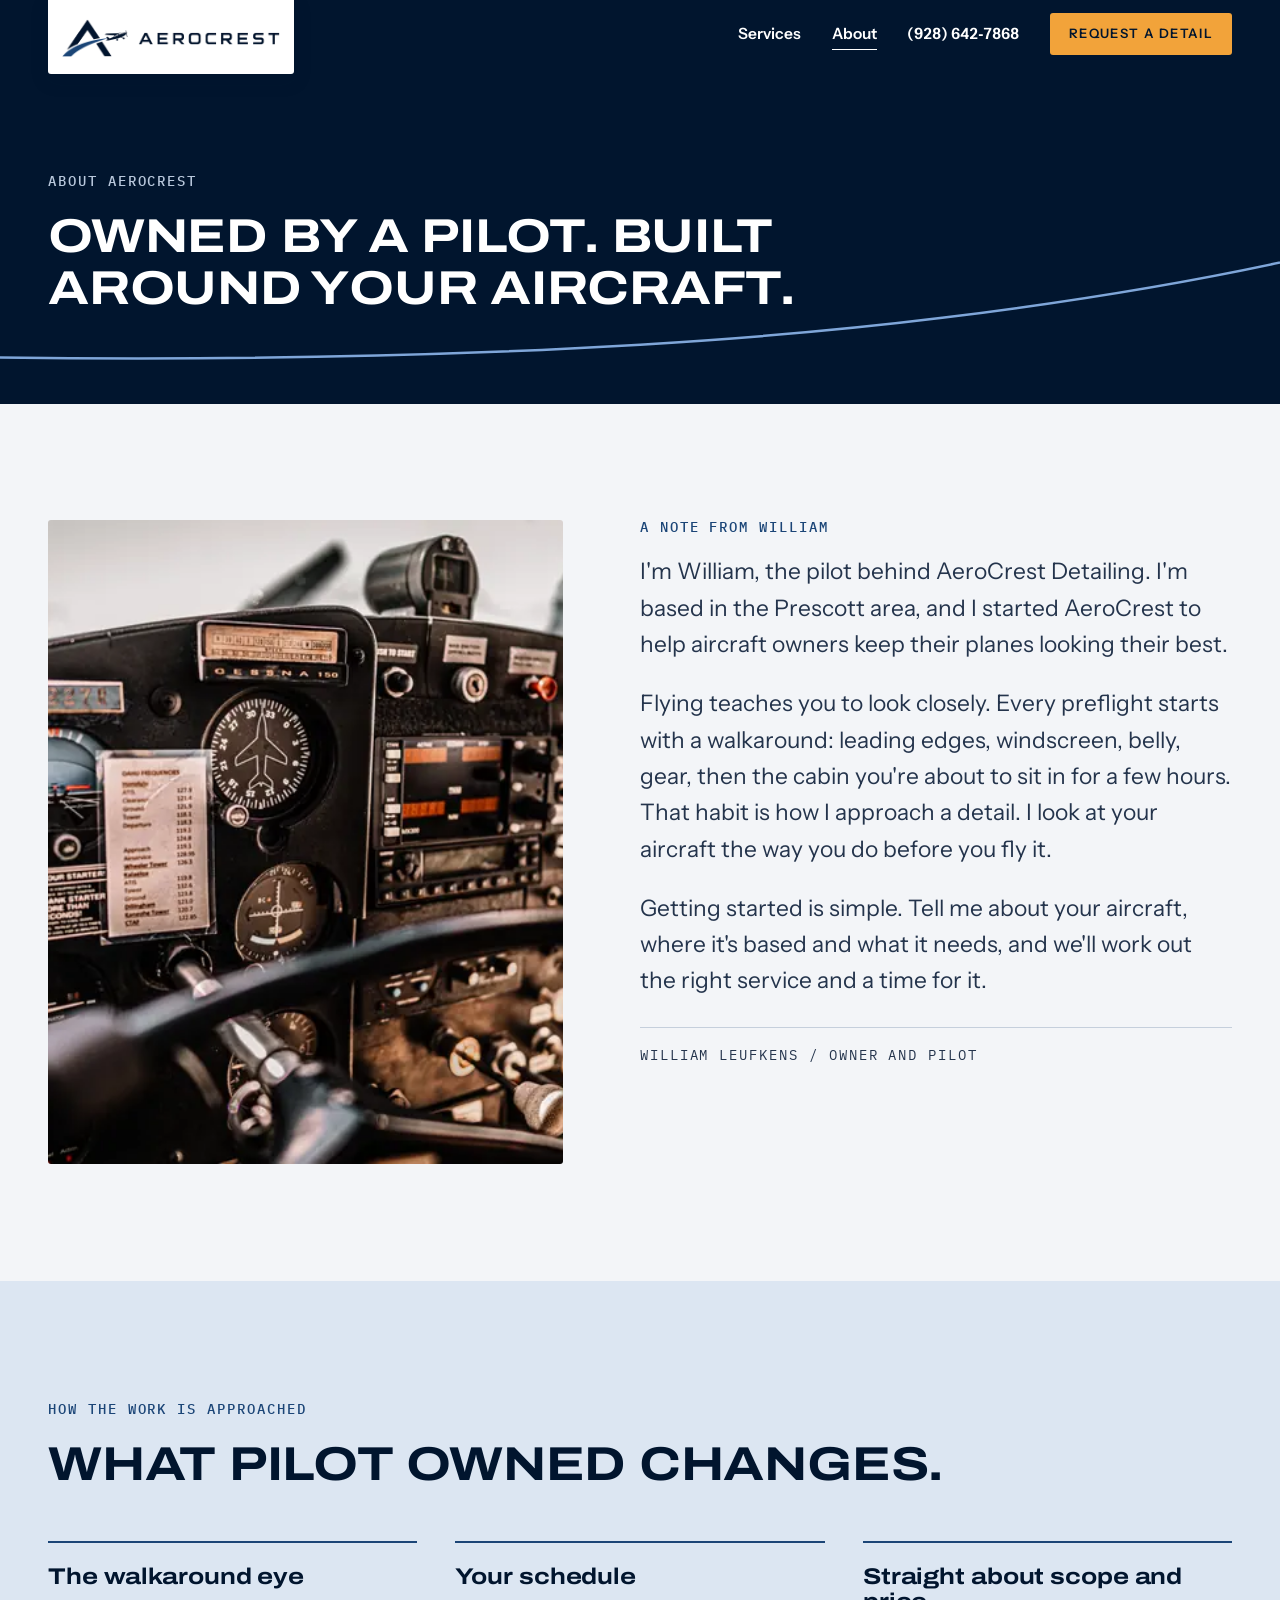
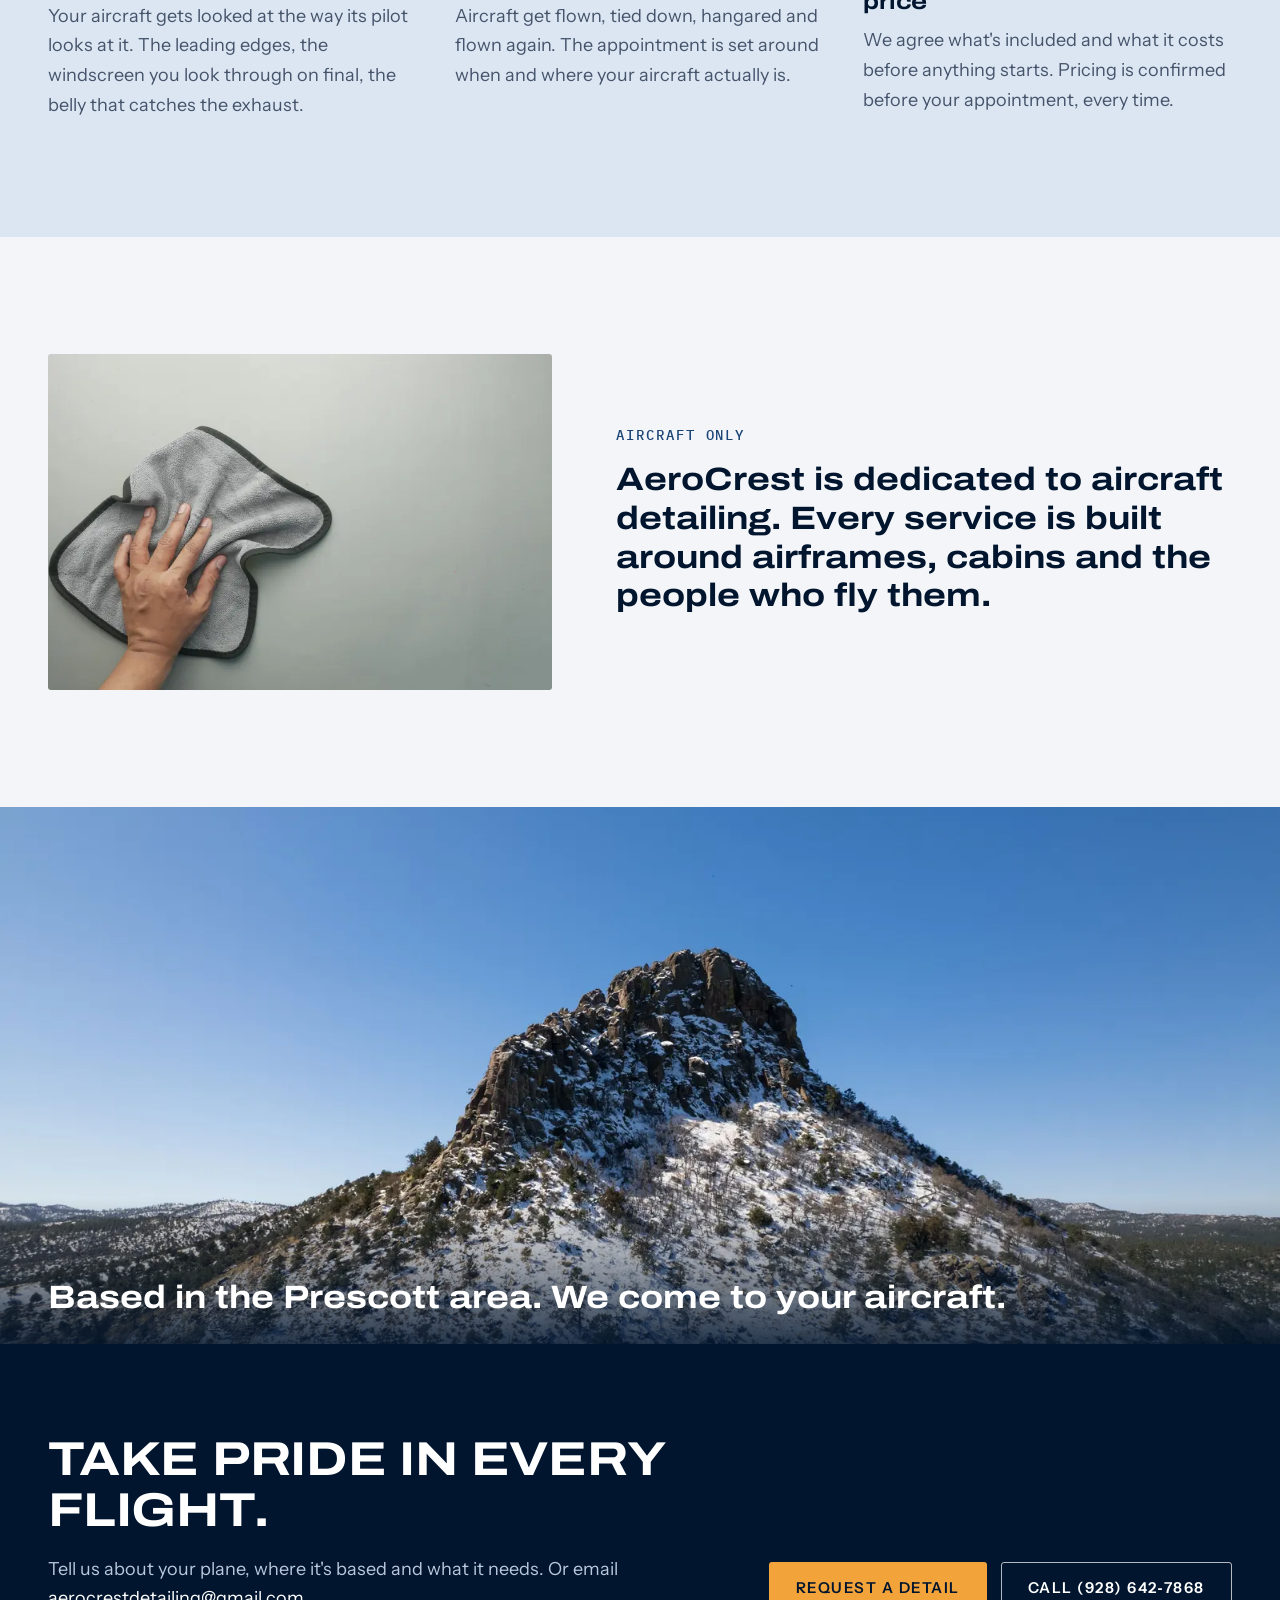
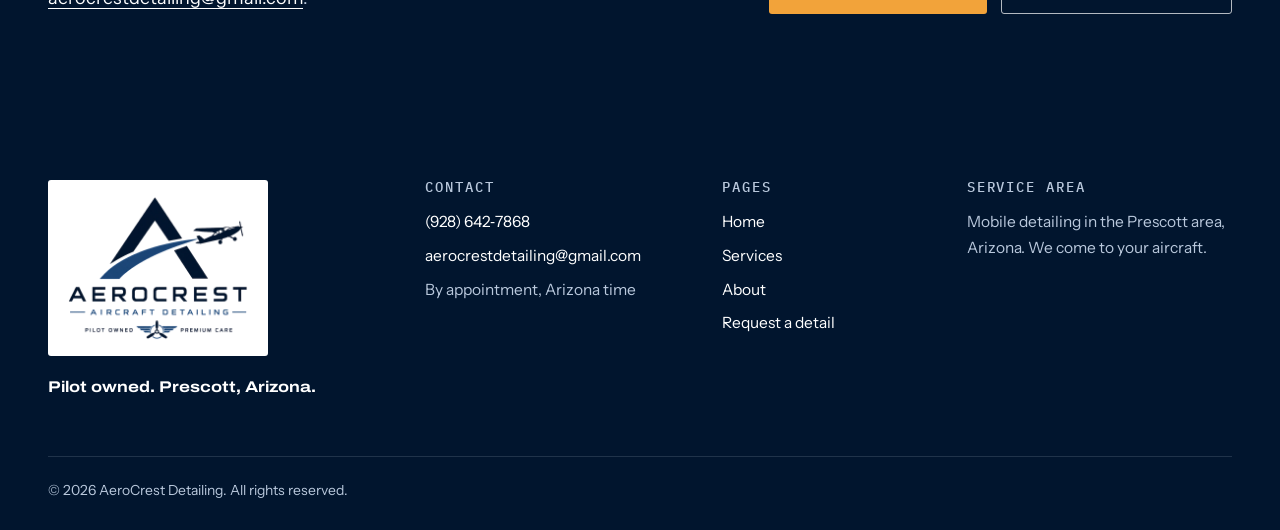
==== commit add0a5a2: "Add credits, manifest and READMEs; QA fixes for fonts, validation and layout Co-Authored-By: Claude " ====
--- a/about.html
+++ b/about.html
@@ -54,7 +54,7 @@
         <ul class="site-nav__list">
           <li><a href="services.html">Services</a></li>
           <li><a href="about.html" aria-current="page">About</a></li>
-          <li><a class="site-nav__phone" href="tel:+19286427868">(928) 642-7868</a></li>
+          <li><a class="site-nav__phone" href="tel:+19286427868">(928)&nbsp;642&#8209;7868</a></li>
           <li><a class="btn btn--primary btn--small" href="request.html">Request a detail</a></li>
         </ul>
       </nav>
@@ -142,7 +142,7 @@
         </div>
         <div class="button-row reveal">
           <a class="btn btn--primary" href="request.html">Request a detail</a>
-          <a class="btn btn--ghost-light" href="tel:+19286427868">Call (928) 642-7868</a>
+          <a class="btn btn--ghost-light" href="tel:+19286427868">Call&nbsp;(928)&nbsp;642&#8209;7868</a>
         </div>
       </div>
     </section>
@@ -162,7 +162,7 @@
       <div class="site-footer__col">
         <h2 class="site-footer__head">Contact</h2>
         <ul class="site-footer__list">
-          <li><a href="tel:+19286427868">(928) 642-7868</a></li>
+          <li><a href="tel:+19286427868">(928)&nbsp;642&#8209;7868</a></li>
           <li><a href="mailto:aerocrestdetailing@gmail.com">aerocrestdetailing@gmail.com</a></li>
           <li>By appointment, Arizona time</li>
         </ul>
--- a/styles.css
+++ b/styles.css
@@ -965,7 +965,7 @@
   gap: clamp(36px, 5vw, 80px);
   align-items: start;
 }
-.request__aside { position: sticky; top: calc(var(--header-h) + 32px); }
+.request__aside { min-width: 0; }
 .request__aside h2 { font-size: var(--step-1); margin-bottom: 18px; }
 .mini-steps { counter-reset: step; margin-bottom: 32px; }
 .mini-steps li {
@@ -988,6 +988,8 @@
 .mini-steps strong { display: block; color: var(--ink); }
 .contact-lines { margin-bottom: 24px; }
 .request__aside .placard { margin-bottom: 20px; }
+.request__media { margin-top: 28px; border-radius: var(--radius); overflow: hidden; }
+.request__media img { width: 100%; aspect-ratio: 3 / 2; object-fit: cover; }
 .contact-lines li { margin-bottom: 6px; }
 .contact-lines a { font-weight: 600; overflow-wrap: anywhere; }
 .request__note {
@@ -999,7 +1001,8 @@
 }
 @media (max-width: 899px) {
   .request__grid { grid-template-columns: 1fr; }
-  .request__aside { position: static; }
+
+  .request__media { display: none; }
 }
 
 .form-card {
@@ -1010,8 +1013,7 @@
 }
 .form-section { margin: 0 0 36px; padding: 0; border: 0; min-width: 0; }
 .form-section__legend,
-.field label,
-.field__label {
+.field label {
   display: block;
   margin-bottom: 8px;
   padding: 0;
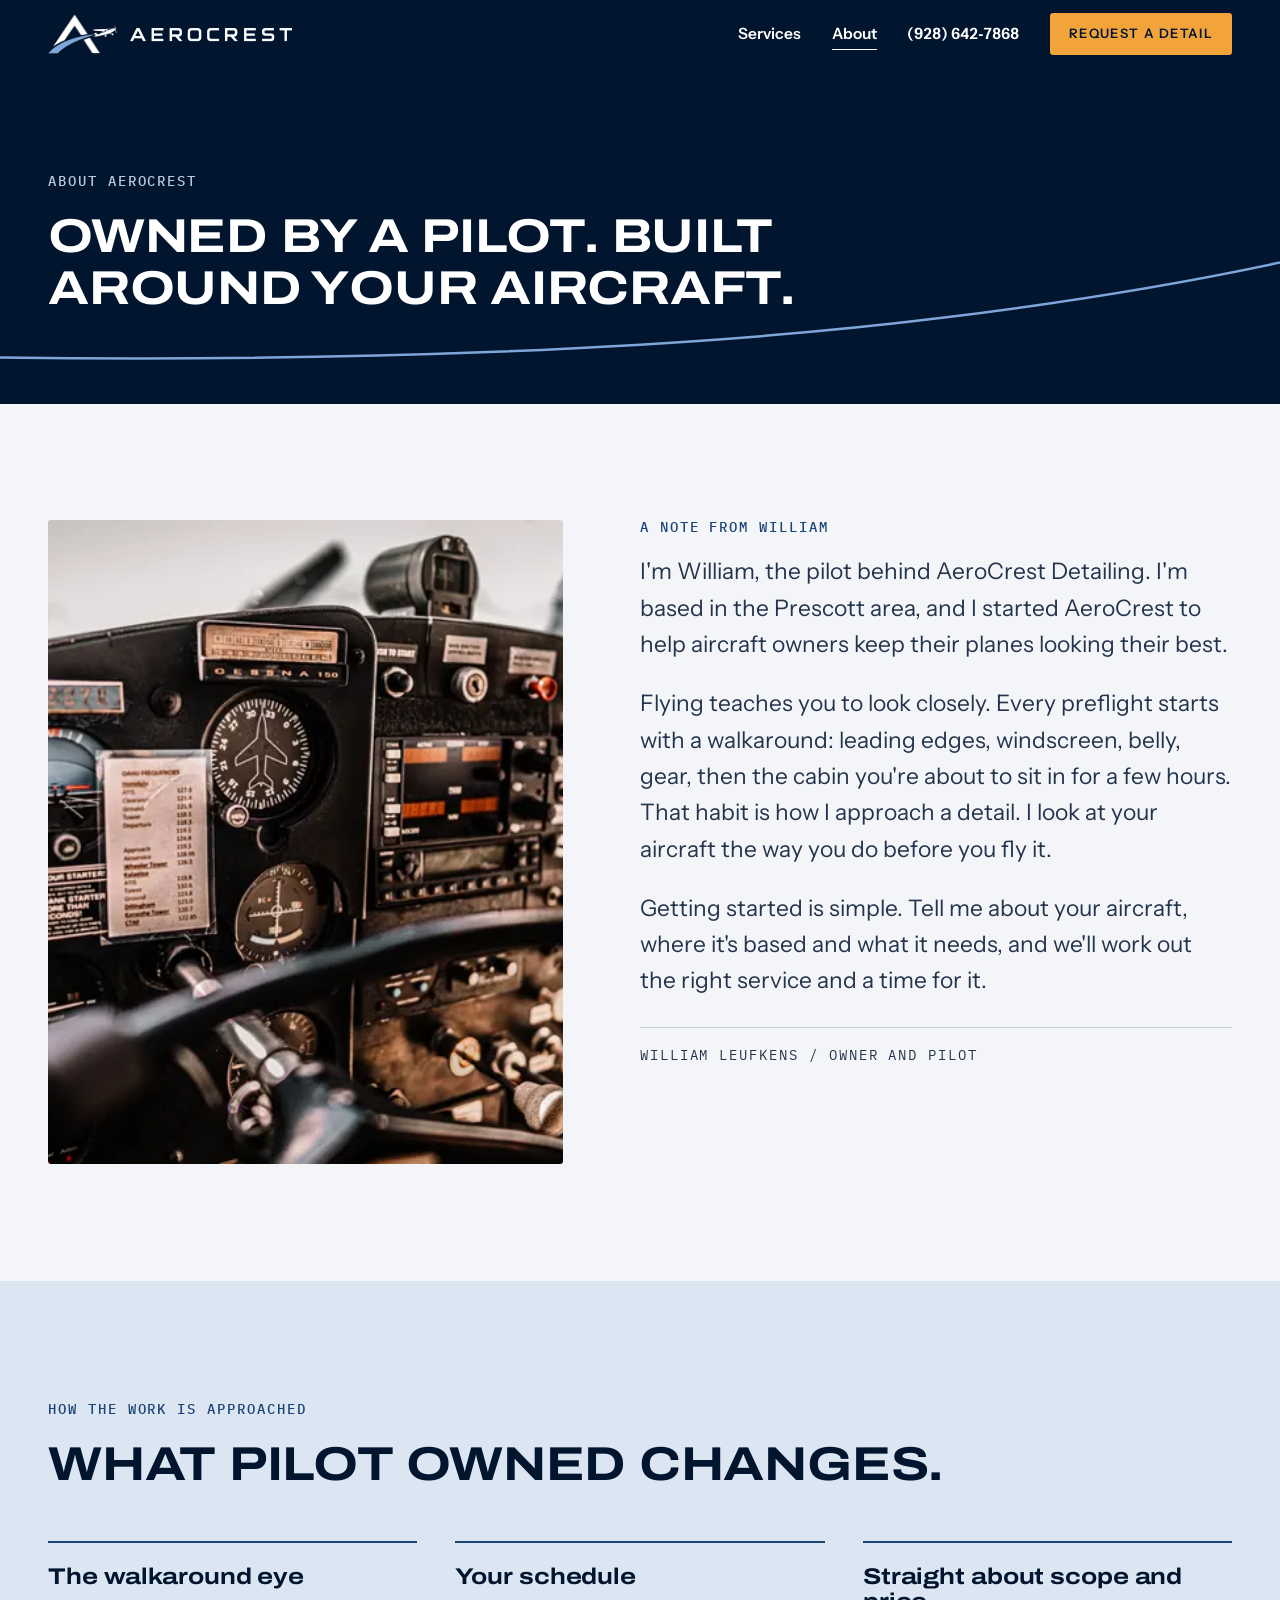
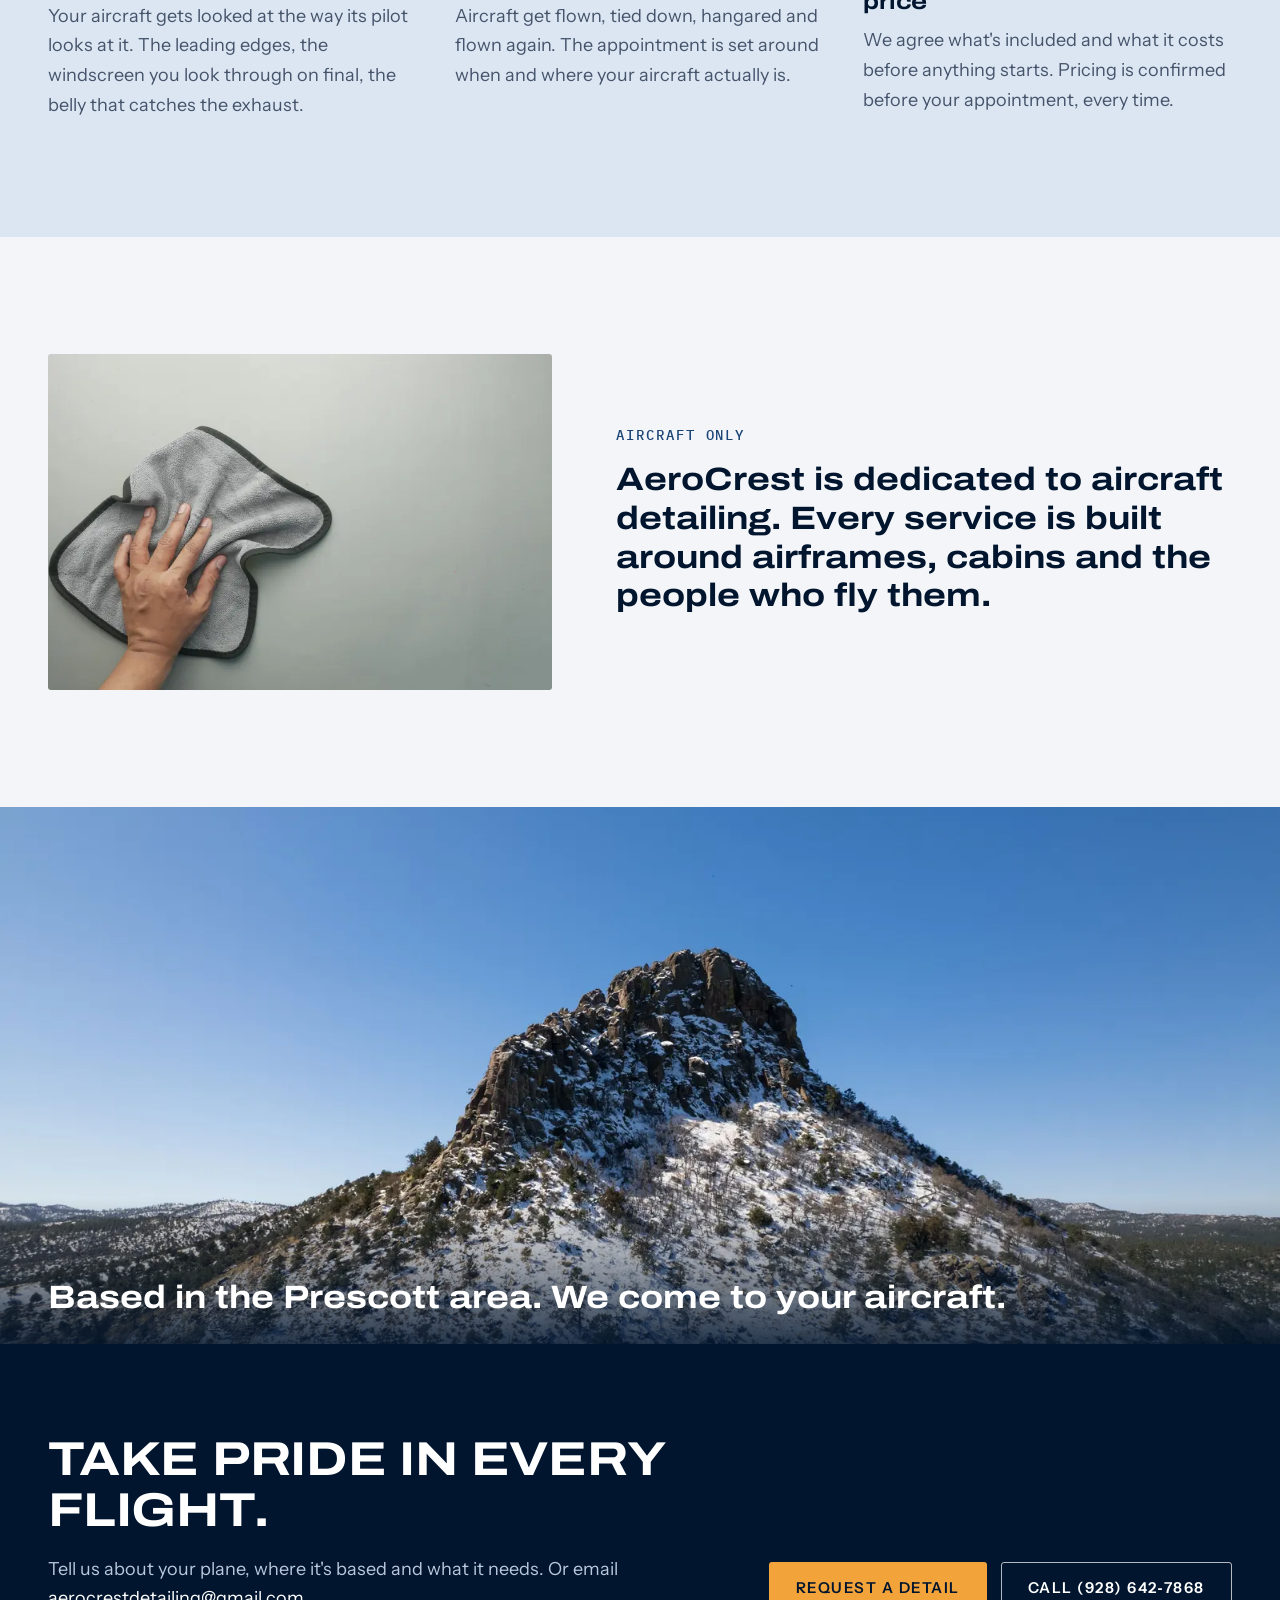
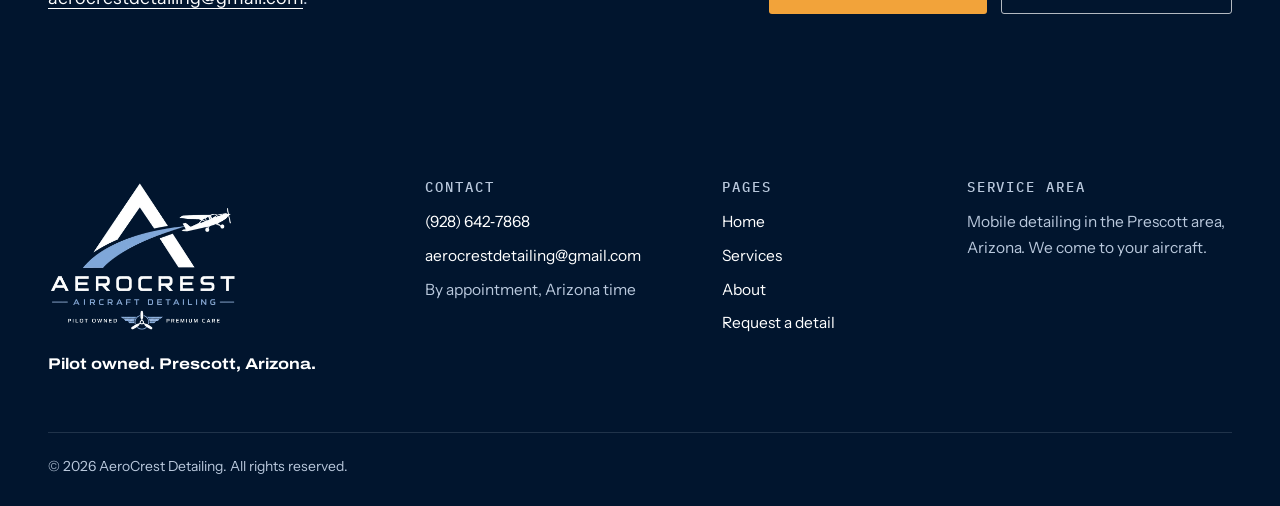
==== commit b9023d91: "Use a reversed logo on the dark header and footer; stack the hero photo above the headline Co-Author" ====
--- a/about.html
+++ b/about.html
@@ -35,12 +35,12 @@
     <div class="site-header__inner">
       <a class="brand" href="index.html" aria-label="AeroCrest Detailing, home">
         <picture>
-          <source type="image/webp" srcset="images/aerocrest-mark.webp">
-          <img class="brand__mark" src="images/aerocrest-mark.png" width="277" height="160" alt="">
+          <source type="image/webp" srcset="images/aerocrest-mark-reversed.webp">
+          <img class="brand__mark" src="images/aerocrest-mark-reversed.png" width="277" height="160" alt="">
         </picture>
         <picture>
-          <source type="image/webp" srcset="images/aerocrest-wordmark.webp">
-          <img class="brand__word" src="images/aerocrest-wordmark.png" width="656" height="60" alt="">
+          <source type="image/webp" srcset="images/aerocrest-wordmark-reversed.webp">
+          <img class="brand__word" src="images/aerocrest-wordmark-reversed.png" width="656" height="60" alt="">
         </picture>
       </a>
       <a class="header-call" href="tel:+19286427868" aria-label="Call AeroCrest Detailing at (928) 642-7868">
@@ -151,10 +151,10 @@
   <footer class="site-footer">
     <div class="container site-footer__grid">
       <div class="site-footer__brand">
-        <div class="logo-plate">
+        <div class="footer-logo">
           <picture>
-            <source type="image/webp" srcset="images/aerocrest-logo-lockup.webp">
-            <img src="images/aerocrest-logo-lockup.png" width="748" height="600" alt="AeroCrest Aircraft Detailing. Pilot owned, premium care." loading="lazy" decoding="async">
+            <source type="image/webp" srcset="images/aerocrest-logo-lockup-reversed.webp">
+            <img src="images/aerocrest-logo-lockup-reversed.png" width="748" height="600" alt="AeroCrest Aircraft Detailing. Pilot owned, premium care." loading="lazy" decoding="async">
           </picture>
         </div>
         <p class="site-footer__tag">Pilot owned. Prescott, Arizona.</p>
--- a/styles.css
+++ b/styles.css
@@ -16,7 +16,7 @@
   --on-dark: #FFFFFF;
   --on-dark-muted: #B9C8DC;/* Sky haze dimmed for secondary text on navy. 10.8:1. */
   --swoosh-lift: #7FA6D9;  /* Swoosh blue lifted so the flight path still reads over navy. */
-  --plate: #FFFFFF;        /* The logo is supplied on white, so it sits on a white plate. */
+  --plate: #FFFFFF;        /* Card and form surfaces. */
 
   /* Type */
   --font-display: "Archivo", "Arial Narrow", "Helvetica Neue", Arial, sans-serif;
@@ -243,19 +243,17 @@
   padding-inline: var(--gutter);
 }
 
-/* The logo is supplied on white, so it hangs from the top edge on its own white plate. */
+/* Reversed logo (white and lifted blue), cut from the original file, straight on the dark header. */
 .brand {
   display: flex;
   align-items: center;
-  gap: 10px;
-  height: calc(var(--header-h) + 6px);
-  padding: 10px 14px 8px;
-  background: var(--plate);
-  border-radius: 0 0 var(--radius) var(--radius);
-  box-shadow: 0 6px 18px rgba(1, 21, 46, 0.18);
-}
-.brand__mark { width: auto; height: 38px; }
-.brand__word { width: auto; height: 13px; }
+  gap: 12px;
+  align-self: center;
+  padding: 6px 0;
+  text-decoration: none;
+}
+.brand__mark { width: auto; height: 40px; }
+.brand__word { width: auto; height: 15px; }
 
 .site-nav { margin-left: auto; align-self: center; }
 .site-nav__list { display: flex; align-items: center; gap: clamp(18px, 2.4vw, 34px); }
@@ -276,9 +274,9 @@
 
 @media (max-width: 899px) {
   :root { --header-h: 60px; }
-  .brand { padding: 8px 12px 7px; gap: 8px; }
+  .brand { gap: 9px; }
   .brand__mark { height: 32px; }
-  .brand__word { height: 11px; }
+  .brand__word { height: 12px; }
 
   .header-call,
   .nav-toggle {
@@ -383,39 +381,43 @@
 .flight-land { display: block; height: 72px; }
 
 /* ---------- Hero ---------- */
+/* The photo is a band across the top that fades into the navy ramp, so the
+   headline sits below the aircraft at every screen shape. */
 .hero {
   position: relative;
   display: flex;
   flex-direction: column;
-  justify-content: flex-end;
   min-height: 100vh;
   min-height: 100svh;
-  padding-top: calc(var(--header-h) + 48px);
   background: var(--ramp-navy);
   color: var(--on-dark);
   overflow: hidden;
   isolation: isolate;
 }
 .hero__media {
-  position: absolute;
-  inset: 0;
-  z-index: -1;
+  position: relative;
+  height: clamp(380px, 64svh, 780px);
+  overflow: hidden;
 }
 .hero__media img {
   width: 100%;
   height: 100%;
   object-fit: cover;
-  object-position: 42% 45%;
+  object-position: 42% 56%;
 }
 .hero__media::after {
   content: "";
   position: absolute;
   inset: 0;
   background:
-    linear-gradient(to top, rgba(1, 21, 46, 0.94) 0%, rgba(1, 21, 46, 0.72) 30%, rgba(1, 21, 46, 0) 58%),
-    linear-gradient(to bottom, rgba(1, 21, 46, 0.55) 0%, rgba(1, 21, 46, 0) 22%);
-}
-.hero__content { position: relative; padding-bottom: 28px; }
+    linear-gradient(to top, var(--ramp-navy) 0%, rgba(1, 21, 46, 0.6) 22%, rgba(1, 21, 46, 0) 48%),
+    linear-gradient(to bottom, rgba(1, 21, 46, 0.7) 0%, rgba(1, 21, 46, 0) 26%);
+}
+.hero__content {
+  position: relative;
+  margin-top: clamp(-140px, -11svh, -84px);
+  padding-bottom: 28px;
+}
 .hero__title {
   font-size: var(--step-hero);
   font-weight: 800;
@@ -424,24 +426,17 @@
   letter-spacing: -0.01em;
 }
 .hero__lede {
-  max-width: 34em;
+  max-width: 44em;
   margin-bottom: 30px;
   font-size: var(--step-1);
   line-height: 1.5;
   color: #E7EDF5;
 }
-.hero__placard { padding-bottom: 26px; }
+.hero__placard { margin-top: auto; padding-bottom: 26px; }
 
 @media (max-width: 699px) {
-  .hero { justify-content: flex-start; padding-top: 0; }
-  .hero__media { position: relative; inset: auto; height: 58svh; min-height: 320px; z-index: 0; }
+  .hero__media { height: 58svh; min-height: 320px; }
   .hero__media img { object-position: 32% 50%; }
-  .hero__media::after {
-    background:
-      linear-gradient(to top, var(--ramp-navy) 0%, rgba(1, 21, 46, 0.5) 30%, rgba(1, 21, 46, 0) 55%),
-      linear-gradient(to bottom, rgba(1, 21, 46, 0.6) 0%, rgba(1, 21, 46, 0) 30%);
-  }
-  .hero__content { margin-top: -84px; padding-bottom: 24px; }
   .hero .button-row .btn { flex: 1 1 100%; }
 }
 
@@ -749,13 +744,8 @@
   grid-template-columns: 1.3fr 1fr 0.8fr 1fr;
   gap: 40px 32px;
 }
-.logo-plate {
-  width: 220px;
-  padding: 14px 18px;
-  background: var(--plate);
-  border-radius: var(--radius);
-}
-.logo-plate img { width: 100%; }
+.footer-logo { width: 190px; }
+.footer-logo img { width: 100%; }
 .site-footer__tag {
   margin-top: 18px;
   font-family: var(--font-display);
